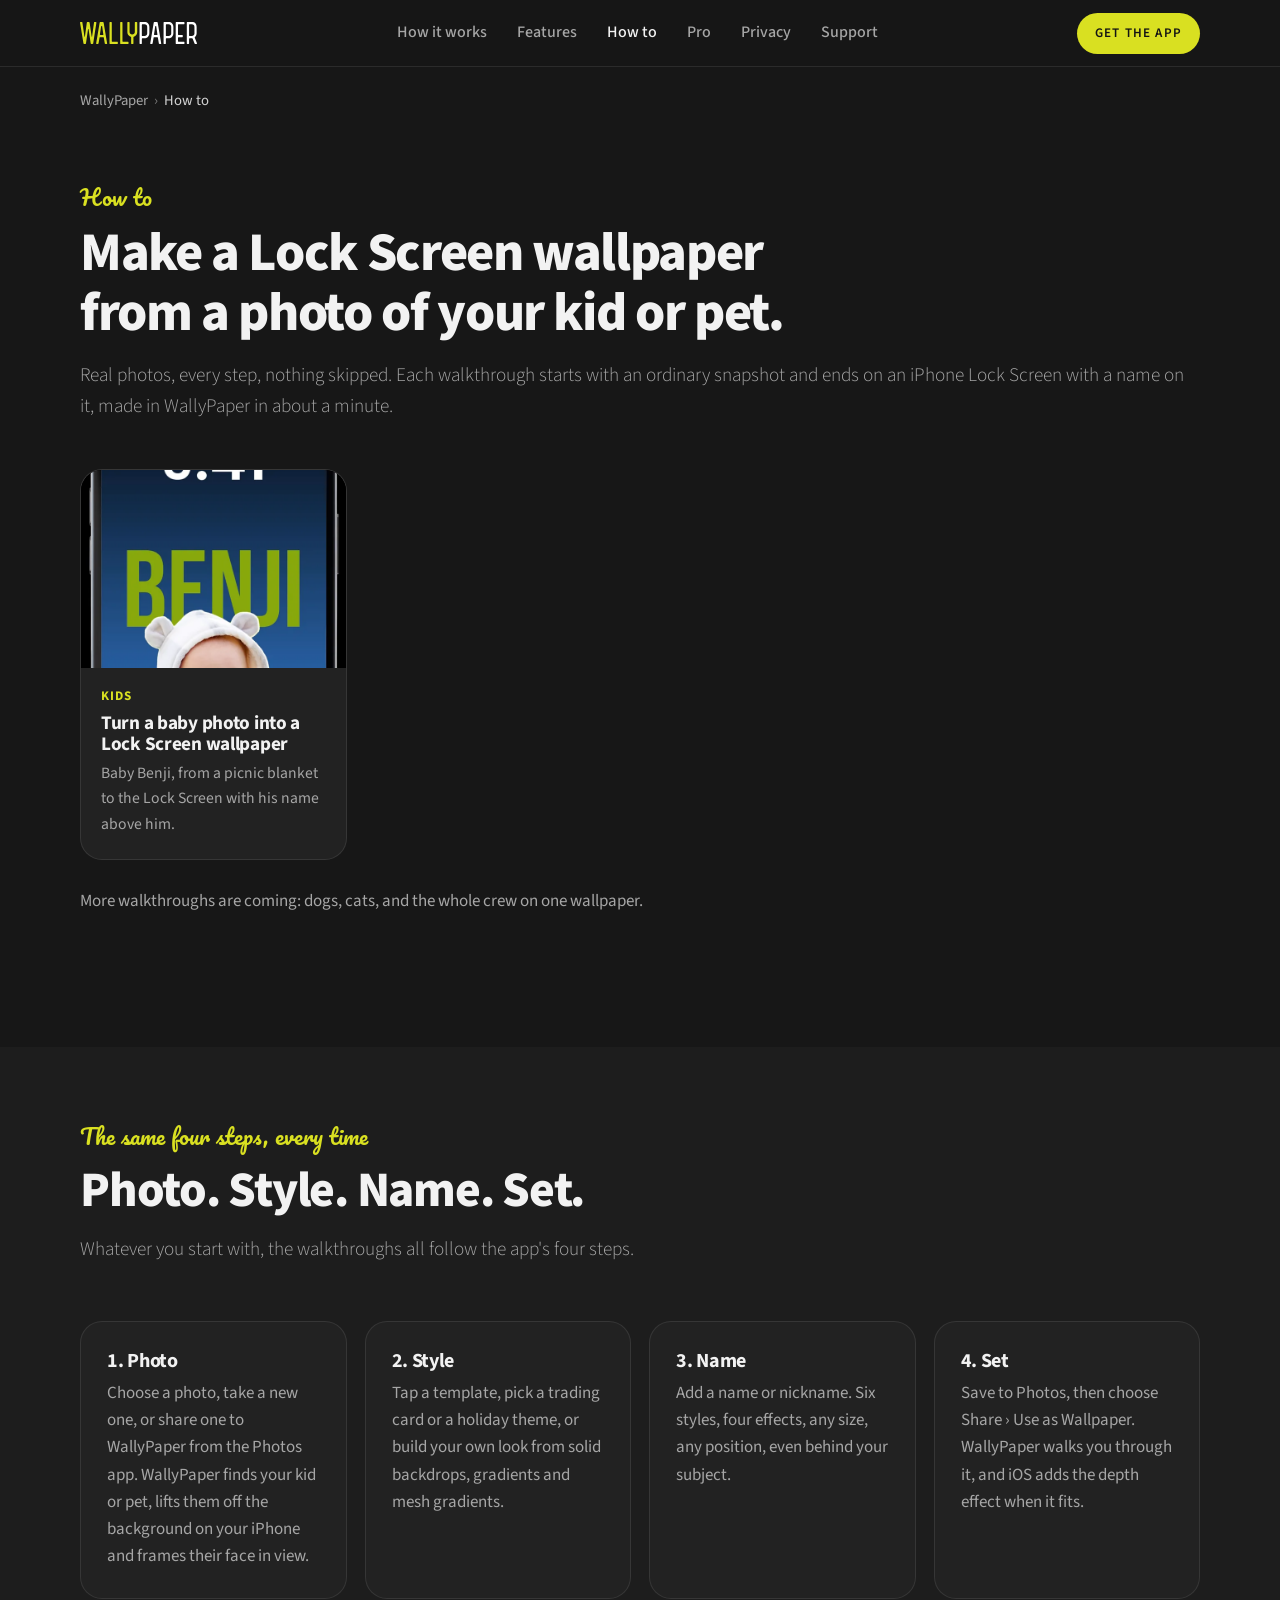
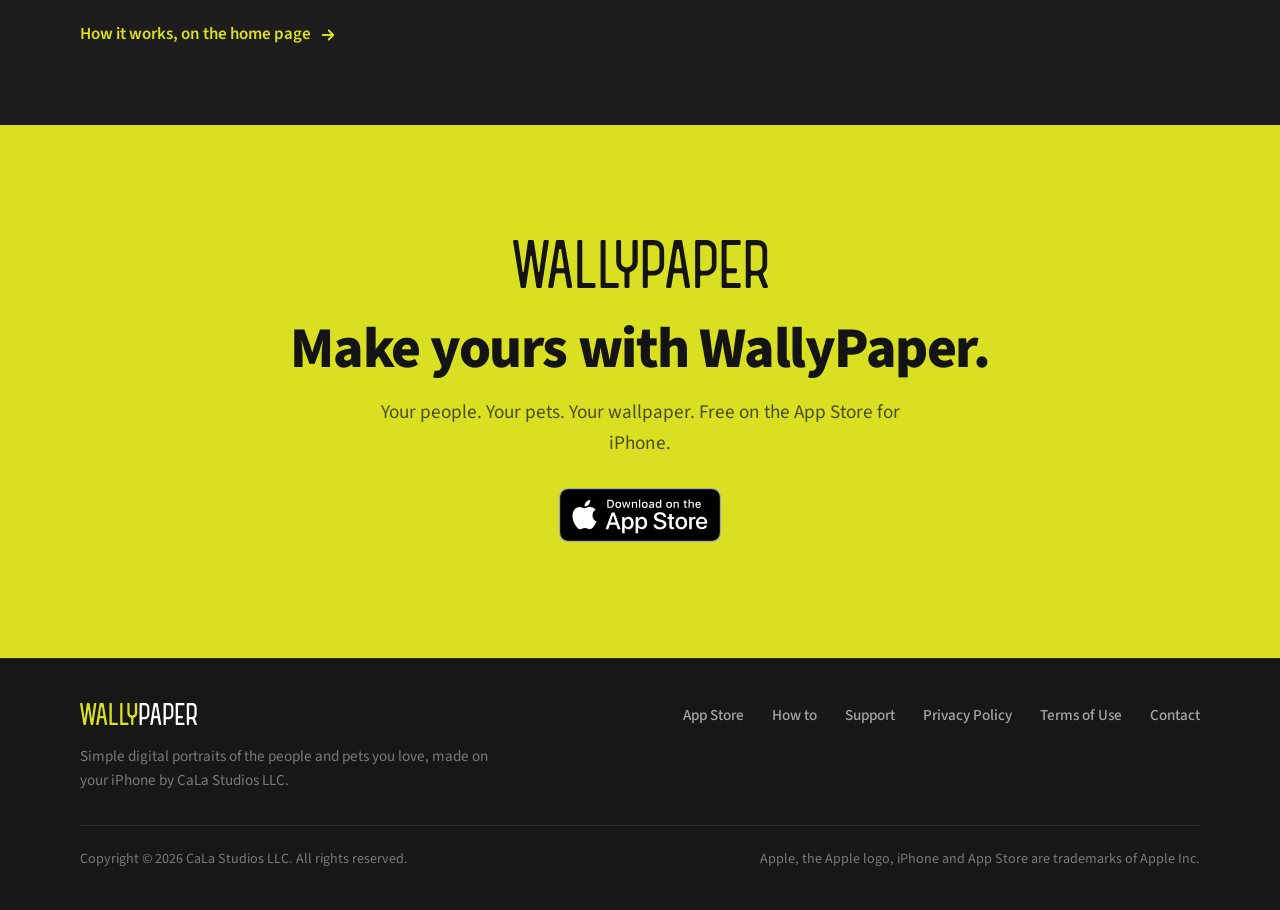
==== how-to/index.html @ bae4879b "How-to walkthrough pages for search traffic; landing page updated to 1.0.2 New /how-to/ hub and /how" ====
<!DOCTYPE html>
<html lang="en">
<head>
  <meta charset="utf-8">
  <meta name="viewport" content="width=device-width, initial-scale=1, viewport-fit=cover">
  <title>How to Make a Lock Screen Wallpaper from a Photo of Your Kid or Pet</title>
  <meta name="description" content="Step-by-step walkthroughs, with real photos, of turning a snapshot of your kid or pet into a personalized iPhone Lock Screen wallpaper with their name. Made with WallyPaper, entirely on the iPhone.">
  <link rel="canonical" href="https://wallypaper.app/how-to/">
  <meta name="robots" content="max-image-preview:large">
  <meta name="theme-color" content="#171717">
  <meta name="apple-itunes-app" content="app-id=6805213479">

  <meta property="og:type" content="website">
  <meta property="og:site_name" content="WallyPaper">
  <meta property="og:title" content="How to make a Lock Screen wallpaper from a photo of your kid or pet">
  <meta property="og:description" content="Real photos, every step: from a snapshot to a personalized iPhone Lock Screen wallpaper with their name on it.">
  <meta property="og:url" content="https://wallypaper.app/how-to/">
  <meta property="og:image" content="https://wallypaper.app/assets/img/how-to/baby/og-baby-lock-screen-wallpaper.jpg">
  <meta property="og:image:width" content="1200">
  <meta property="og:image:height" content="630">
  <meta name="twitter:card" content="summary_large_image">
  <meta name="twitter:title" content="How to make a Lock Screen wallpaper from a photo of your kid or pet">
  <meta name="twitter:description" content="Real photos, every step: from a snapshot to a personalized iPhone Lock Screen wallpaper with their name on it.">
  <meta name="twitter:image" content="https://wallypaper.app/assets/img/how-to/baby/og-baby-lock-screen-wallpaper.jpg">

  <link rel="icon" href="/assets/img/icon-32.png" sizes="32x32" type="image/png">
  <link rel="icon" href="/assets/img/icon-16.png" sizes="16x16" type="image/png">
  <link rel="apple-touch-icon" href="/assets/img/icon-180.png">
  <link rel="manifest" href="/site.webmanifest">
  <link rel="preload" href="/assets/fonts/source-sans-3.woff2" as="font" type="font/woff2" crossorigin>
  <link rel="preload" href="/assets/fonts/pacifico.woff2" as="font" type="font/woff2" crossorigin>
  <link rel="stylesheet" href="/assets/css/site.css">

  <script type="application/ld+json">
  {
    "@context": "https://schema.org",
    "@graph": [
      {
        "@type": "BreadcrumbList",
        "itemListElement": [
          { "@type": "ListItem", "position": 1, "name": "WallyPaper", "item": "https://wallypaper.app/" },
          { "@type": "ListItem", "position": 2, "name": "How to", "item": "https://wallypaper.app/how-to/" }
        ]
      },
      {
        "@type": "CollectionPage",
        "name": "How to make a Lock Screen wallpaper from a photo of your kid or pet",
        "description": "Step-by-step walkthroughs, with real photos, of turning a snapshot of your kid or pet into a personalized iPhone Lock Screen wallpaper with their name.",
        "url": "https://wallypaper.app/how-to/",
        "mainEntity": {
          "@type": "ItemList",
          "itemListElement": [
            {
              "@type": "ListItem",
              "position": 1,
              "name": "How to turn a baby photo into an iPhone Lock Screen wallpaper",
              "url": "https://wallypaper.app/how-to/baby-lock-screen-wallpaper"
            }
          ]
        }
      }
    ]
  }
  </script>
</head>
<body>
  <a class="skip-link" href="#main">Skip to content</a>

  <header class="site-header">
    <div class="container nav">
      <a class="nav-brand" href="/" aria-label="WallyPaper home"><span class="wordmark" role="img" aria-label="WallyPaper"></span></a>
      <ul class="nav-links" id="nav-links">
        <li><a href="/#how">How it works</a></li>
        <li><a href="/#features">Features</a></li>
        <li><a href="/how-to/" aria-current="page">How to</a></li>
        <li><a href="/#pro">Pro</a></li>
        <li><a href="/privacy">Privacy</a></li>
        <li><a href="/support">Support</a></li>
      </ul>
      <div class="nav-cta">
        <a class="btn btn-neon btn-sm" href="https://apps.apple.com/us/app/wallypaper-custom-wallpaper/id6805213479">Get the app</a>
        <button class="nav-toggle" type="button" aria-controls="nav-links" aria-expanded="false" aria-label="Menu"><span></span></button>
      </div>
    </div>
  </header>

  <main id="main">
    <div class="container">
      <nav class="breadcrumbs" aria-label="Breadcrumb">
        <ol>
          <li><a href="/">WallyPaper</a></li>
          <li aria-current="page">How to</li>
        </ol>
      </nav>

      <header class="doc-hero">
        <span class="eyebrow">How to</span>
        <h1>Make a Lock Screen wallpaper from a photo of your kid or pet.</h1>
        <p class="lede">Real photos, every step, nothing skipped. Each walkthrough starts with an ordinary snapshot and ends on an iPhone Lock Screen with a name on it, made in WallyPaper in about a minute.</p>
      </header>

      <!-- ============ Walkthroughs ============ -->
      <section class="howto-list" aria-labelledby="walkthroughs">
        <h2 id="walkthroughs" class="visually-hidden">Walkthroughs</h2>
        <ul class="howto-grid">
          <li>
            <a class="howto-card" href="/how-to/baby-lock-screen-wallpaper">
              <figure>
                <img src="/assets/img/how-to/baby/baby-lock-screen-wallpaper-benji-640.webp"
                     alt="Baby Benji's finished Lock Screen wallpaper: his name in green above him on a blue gradient"
                     width="640" height="1252" loading="lazy" decoding="async">
              </figure>
              <div class="howto-card-body">
                <span class="howto-card-tag">Kids</span>
                <h3>Turn a baby photo into a Lock Screen wallpaper</h3>
                <p>Baby Benji, from a picnic blanket to the Lock Screen with his name above him.</p>
              </div>
            </a>
          </li>
        </ul>
        <p class="howto-note">More walkthroughs are coming: dogs, cats, and the whole crew on one wallpaper.</p>
      </section>
    </div>

    <!-- ============ The four steps ============ -->
    <section class="section section--alt section--tight" id="steps">
      <div class="container">
        <div class="section-head">
          <span class="eyebrow">The same four steps, every time</span>
          <h2 class="title">Photo. Style. Name. Set.</h2>
          <p class="lede">Whatever you start with, the walkthroughs all follow the app's four steps.</p>
        </div>
        <div class="pillars pillars--4">
          <div class="pillar reveal">
            <h3>1. Photo</h3>
            <p>Choose a photo, take a new one, or share one to WallyPaper from the Photos app. WallyPaper finds your kid or pet, lifts them off the background on your iPhone and frames their face in view.</p>
          </div>
          <div class="pillar reveal">
            <h3>2. Style</h3>
            <p>Tap a template, pick a trading card or a holiday theme, or build your own look from solid backdrops, gradients and mesh gradients.</p>
          </div>
          <div class="pillar reveal">
            <h3>3. Name</h3>
            <p>Add a name or nickname. Six styles, four effects, any size, any position, even behind your subject.</p>
          </div>
          <div class="pillar reveal">
            <h3>4. Set</h3>
            <p>Save to Photos, then choose Share › Use as Wallpaper. WallyPaper walks you through it, and iOS adds the depth effect when it fits.</p>
          </div>
        </div>
        <a class="link-arrow reveal" href="/#how">How it works, on the home page <svg viewBox="0 0 24 24" fill="none" stroke="currentColor" stroke-width="2.5" stroke-linecap="round" stroke-linejoin="round" aria-hidden="true"><path d="M5 12h14M13 6l6 6-6 6"/></svg></a>
      </div>
    </section>

    <!-- ============ CTA ============ -->
    <section class="section cta" id="download">
      <div class="container">
        <span class="wordmark wordmark--lg wordmark--ink" role="img" aria-label="WallyPaper"></span>
        <h2 class="title">Make yours with WallyPaper.</h2>
        <p class="lede">Your people. Your pets. Your wallpaper. Free on the App Store for iPhone.</p>
        <div class="cta-actions">
          <a class="badge-link" href="https://apps.apple.com/us/app/wallypaper-custom-wallpaper/id6805213479">
            <img src="/assets/img/app-store-badge.svg" alt="Download on the App Store" width="162" height="54">
          </a>
        </div>
      </div>
    </section>
  </main>

  <footer class="site-footer">
    <div class="container">
      <div class="footer-grid">
        <div class="footer-brand">
          <span class="wordmark" role="img" aria-label="WallyPaper"></span>
          <p>Simple digital portraits of the people and pets you love, made on your iPhone by CaLa Studios LLC.</p>
        </div>
        <ul class="footer-links">
          <li><a href="https://apps.apple.com/us/app/wallypaper-custom-wallpaper/id6805213479">App Store</a></li>
          <li><a href="/how-to/">How to</a></li>
          <li><a href="/support">Support</a></li>
          <li><a href="/privacy">Privacy Policy</a></li>
          <li><a href="https://www.apple.com/legal/internet-services/itunes/dev/stdeula/">Terms of Use</a></li>
          <li><a href="mailto:support@calastudios.app">Contact</a></li>
        </ul>
      </div>
      <div class="footer-meta">
        <span>Copyright © <span data-year>2026</span> CaLa Studios LLC. All rights reserved.</span>
        <span>Apple, the Apple logo, iPhone and App Store are trademarks of Apple Inc.</span>
      </div>
    </div>
  </footer>

  <script src="/assets/js/site.js" defer></script>
</body>
</html>
---- assets/css/site.css ----
/* WallyPaper — wallypaper.app
   Brand: neon #D9E021 on charcoal #171717. Type: Source Sans 3 (body), Pacifico (script accents),
   Bebas Neue (display numerals). All fonts are self-hosted subsets; the site makes no third-party requests. */

@font-face {
  font-family: "Source Sans 3";
  src: url("../fonts/source-sans-3.woff2") format("woff2");
  font-weight: 200 900;
  font-style: normal;
  font-display: swap;
}
@font-face {
  font-family: "Pacifico";
  src: url("../fonts/pacifico.woff2") format("woff2");
  font-weight: 400;
  font-style: normal;
  font-display: swap;
}
@font-face {
  font-family: "Bebas Neue";
  src: url("../fonts/bebas-neue.woff2") format("woff2");
  font-weight: 400;
  font-style: normal;
  font-display: swap;
}

:root {
  color-scheme: dark;
  --bg: #171717;
  --bg-2: #1d1d1d;
  --surface: #222222;
  --surface-2: #2a2a2a;
  --line: rgba(255, 255, 255, 0.09);
  --line-strong: rgba(255, 255, 255, 0.16);
  --text: #f2f2f2;
  --text-soft: rgba(242, 242, 242, 0.86);
  --muted: #a6a6a6;
  --dim: #7a7a7a;
  --neon: #d9e021;
  --neon-ink: #141414;
  --neon-ink-soft: rgba(20, 20, 20, 0.72);
  --neon-soft: rgba(217, 224, 33, 0.12);
  --font: "Source Sans 3", ui-sans-serif, system-ui, -apple-system, "Helvetica Neue", Arial, sans-serif;
  --script: "Pacifico", "Brush Script MT", "Snell Roundhand", cursive;
  --display: "Bebas Neue", "Source Sans 3", Impact, "Arial Narrow", sans-serif;
  --radius: 22px;
  --radius-sm: 14px;
  --container: 1120px;
  --gutter: clamp(20px, 4vw, 40px);
  --section: clamp(64px, 9vw, 120px);
}

/* ---------- Reset & base ---------- */
*, *::before, *::after { box-sizing: border-box; }
html { -webkit-text-size-adjust: 100%; scroll-behavior: smooth; }
@media (prefers-reduced-motion: reduce) { html { scroll-behavior: auto; } }
body {
  margin: 0;
  background: var(--bg);
  color: var(--text);
  font-family: var(--font);
  font-size: 1.0625rem;
  line-height: 1.6;
  font-weight: 400;
  -webkit-font-smoothing: antialiased;
  text-rendering: optimizeLegibility;
  overflow-x: clip;
}
img, svg, video { max-width: 100%; height: auto; display: block; }
a { color: inherit; text-decoration: none; }
a:hover { text-decoration: none; }
p { margin: 0 0 1em; }
h1, h2, h3, h4 { margin: 0; line-height: 1.1; font-weight: 700; letter-spacing: -0.015em; text-wrap: balance; }
ul, ol { margin: 0; padding: 0; }
.steps-grid, .solids, .gradients, .themes, .shots, .plans, .pro-unlocks, .name-colors, .hero-meta, .nav-links, .footer-links, .doc-toc, .howto-steps, .howto-grid, .breadcrumbs ol { list-style: none; margin: 0; padding: 0; }
button { font: inherit; color: inherit; background: none; border: 0; cursor: pointer; }
:focus-visible { outline: 3px solid var(--neon); outline-offset: 3px; border-radius: 6px; }
::selection { background: var(--neon); color: var(--neon-ink); }

.container { width: min(100% - 2 * var(--gutter), var(--container)); margin-inline: auto; }
.skip-link {
  position: absolute; left: 16px; top: -60px; z-index: 100;
  background: var(--neon); color: var(--neon-ink); padding: 10px 16px; border-radius: 999px; font-weight: 600;
}
.skip-link:focus { top: 16px; }
.visually-hidden { position: absolute !important; width: 1px; height: 1px; overflow: hidden; clip: rect(0 0 0 0); white-space: nowrap; }

/* ---------- Wordmark ---------- */
.wordmark {
  display: inline-block;
  aspect-ratio: 938.81 / 176.45;
  height: 22px;
  background: linear-gradient(90deg, var(--neon) 0 49.9%, #fff 49.9%);
  -webkit-mask: url("../img/wordmark.svg") no-repeat center / contain;
  mask: url("../img/wordmark.svg") no-repeat center / contain;
}
.wordmark--lg { height: clamp(34px, 5vw, 48px); }
.wordmark--ink { background: linear-gradient(90deg, var(--neon-ink) 0 49.9%, var(--neon-ink) 49.9%); }

/* ---------- Header ---------- */
.site-header {
  position: sticky; top: 0; z-index: 50;
  background: rgba(23, 23, 23, 0.8);
  -webkit-backdrop-filter: saturate(140%) blur(14px);
  backdrop-filter: saturate(140%) blur(14px);
  border-bottom: 1px solid var(--line);
}
.nav { display: flex; align-items: center; justify-content: space-between; gap: 24px; height: 66px; }
.nav-brand { display: inline-flex; align-items: center; gap: 10px; padding: 8px 0; }
.nav-links { display: flex; align-items: center; gap: 30px; list-style: none; }
.nav-links a { color: var(--muted); font-weight: 500; font-size: 1rem; transition: color 0.15s ease; }
.nav-links a:hover, .nav-links a[aria-current="page"] { color: var(--text); }
.nav-cta { display: inline-flex; align-items: center; gap: 8px; }
.nav-toggle { display: none; width: 44px; height: 44px; border-radius: 12px; align-items: center; justify-content: center; }
.nav-toggle span { display: block; width: 22px; height: 2px; background: var(--text); border-radius: 2px; position: relative; }
.nav-toggle span::before, .nav-toggle span::after { content: ""; position: absolute; left: 0; width: 22px; height: 2px; background: var(--text); border-radius: 2px; transition: transform 0.2s ease, top 0.2s ease; }
.nav-toggle span::before { top: -7px; }
.nav-toggle span::after { top: 7px; }
.nav-open .nav-toggle span { background: transparent; }
.nav-open .nav-toggle span::before { top: 0; transform: rotate(45deg); }
.nav-open .nav-toggle span::after { top: 0; transform: rotate(-45deg); }

/* ---------- Buttons ---------- */
.btn {
  display: inline-flex; align-items: center; justify-content: center; gap: 12px;
  padding: 14px 24px; border-radius: 999px;
  font-weight: 600; font-size: 0.95rem; letter-spacing: 0.09em; text-transform: uppercase;
  transition: transform 0.15s ease, background-color 0.15s ease, color 0.15s ease, box-shadow 0.15s ease;
  white-space: nowrap;
}
.btn:active { transform: translateY(1px); }
.btn-neon { background: var(--neon); color: var(--neon-ink); }
.btn-neon:hover { background: #e6ec3a; box-shadow: 0 8px 30px rgba(217, 224, 33, 0.25); }
.btn-ghost { background: transparent; color: var(--text); border: 1px solid var(--line-strong); }
.btn-ghost:hover { border-color: rgba(255, 255, 255, 0.35); background: rgba(255, 255, 255, 0.04); }
.btn-ink { background: var(--neon-ink); color: #fff; }
.btn-ink:hover { background: #000; }
.btn-sm { padding: 10px 18px; font-size: 0.82rem; }
.btn .divider { width: 1px; height: 20px; background: currentColor; opacity: 0.35; }
.btn svg { width: 18px; height: 18px; flex: none; }

.badge-link { display: inline-block; line-height: 0; border-radius: 8px; transition: transform 0.15s ease, opacity 0.15s ease; }
.badge-link img { height: 54px; width: auto; }
.badge-link:hover { transform: translateY(-1px); opacity: 0.94; }

/* ---------- Section scaffolding ---------- */
.section { padding-block: var(--section); position: relative; }
.section--tight { padding-block: clamp(48px, 6vw, 80px); }
.section--alt { background: var(--bg-2); }
.section-head { max-width: 42rem; margin-bottom: clamp(32px, 5vw, 56px); }
.section-head--center { margin-inline: auto; text-align: center; }
.eyebrow {
  display: inline-block; font-family: var(--script); color: var(--neon); font-size: 1.35rem; line-height: 1.2;
  margin-bottom: 14px; letter-spacing: 0;
}
.eyebrow--ink { color: var(--neon-ink); }
h2.title { font-size: clamp(2rem, 4.2vw, 3.1rem); font-weight: 800; letter-spacing: -0.025em; }
.lede { font-size: clamp(1.1rem, 1.5vw, 1.3rem); color: var(--muted); font-weight: 300; margin-top: 16px; }
.lede strong { color: var(--text); font-weight: 600; }

/* ---------- Hero ---------- */
.hero { position: relative; overflow: hidden; padding-block: clamp(48px, 7vw, 104px) clamp(48px, 7vw, 96px); isolation: isolate; }
.hero-bg { position: absolute; inset: 0; z-index: -2; pointer-events: none; }
.hero-bg .doodles {
  position: absolute; inset: -5% -5% -5% -5%;
  background: url("../img/doodles.svg") center / cover no-repeat;
  opacity: 0.72;
  -webkit-mask-image: linear-gradient(180deg, #000 55%, transparent 100%);
  mask-image: linear-gradient(180deg, #000 55%, transparent 100%);
}
.hero-bg .glow {
  position: absolute; right: -10%; top: -10%; width: 60vw; height: 60vw; max-width: 900px; max-height: 900px;
  background: radial-gradient(circle at center, rgba(217, 224, 33, 0.22), rgba(217, 224, 33, 0) 60%);
  filter: blur(10px);
}
.hero-grid { display: grid; grid-template-columns: minmax(0, 1.05fr) minmax(0, 0.95fr); gap: clamp(32px, 6vw, 72px); align-items: center; }
.hero-copy .eyebrow { font-size: clamp(1.4rem, 2.2vw, 1.75rem); margin-bottom: 18px; }
.hero h1 { font-size: clamp(2.7rem, 6.4vw, 5.2rem); font-weight: 800; line-height: 1; letter-spacing: -0.03em; }
.hero h1 .accent { color: var(--neon); }
.hero-sub { margin-top: 24px; font-size: clamp(1.15rem, 1.7vw, 1.4rem); line-height: 1.5; color: var(--text-soft); font-weight: 300; max-width: 34rem; }
.hero-cta { display: flex; align-items: center; gap: 22px; flex-wrap: wrap; margin-top: 34px; }
.hero-meta { display: flex; flex-wrap: wrap; gap: 8px 18px; margin-top: 22px; color: var(--dim); font-size: 0.95rem; list-style: none; }
.hero-meta li { display: inline-flex; align-items: center; gap: 8px; }
.hero-meta svg { width: 16px; height: 16px; color: var(--neon); }

.hero-visual { position: relative; aspect-ratio: 1 / 1.02; max-width: 520px; margin-inline: auto; width: 100%; }
.phone { position: absolute; width: 50%; filter: drop-shadow(0 30px 50px rgba(0, 0, 0, 0.55)); border-radius: 26px; }
.phone img { width: 100%; border-radius: inherit; }
.phone--a { left: 2%; top: 2%; transform: rotate(-7deg); z-index: 1; }
.phone--b { right: 3%; top: 12%; transform: rotate(6deg); z-index: 2; }
.chip {
  position: absolute; z-index: 3; display: inline-flex; align-items: center; gap: 10px;
  padding: 10px 14px 10px 12px; border-radius: 999px;
  background: rgba(30, 30, 30, 0.86); border: 1px solid var(--line-strong);
  -webkit-backdrop-filter: blur(10px); backdrop-filter: blur(10px);
  color: var(--text); font-size: 0.92rem; font-weight: 600; white-space: nowrap;
  box-shadow: 0 12px 30px rgba(0, 0, 0, 0.45);
}
.chip .dot { width: 26px; height: 26px; border-radius: 50%; background: var(--neon); color: var(--neon-ink); display: inline-grid; place-items: center; }
.chip .dot svg { width: 14px; height: 14px; }
.chip--tl { left: -5%; top: 6%; }
.chip--br { right: -2%; bottom: -4%; }
.chip--neon { background: var(--neon); color: var(--neon-ink); border-color: transparent; }
.chip--neon .dot { background: var(--neon-ink); color: var(--neon); }

/* ---------- Steps band ---------- */
.steps { background: var(--neon); color: var(--neon-ink); position: relative; overflow: hidden; }
.steps .title { color: var(--neon-ink); }
.steps .lede { color: var(--neon-ink-soft); font-weight: 400; }
.steps .link-arrow { color: var(--neon-ink); }
.steps-grid { display: grid; grid-template-columns: repeat(4, minmax(0, 1fr)); gap: 24px; margin-top: clamp(28px, 4vw, 48px) !important; }
.step { position: relative; padding: 26px 22px 26px; border-radius: var(--radius); background: rgba(20, 20, 20, 0.06); border: 1px solid rgba(20, 20, 20, 0.12); }
.step-num { font-family: var(--display); font-size: 3.4rem; line-height: 0.85; color: var(--neon-ink); opacity: 0.9; }
.step-head { display: flex; align-items: flex-end; justify-content: space-between; gap: 12px; margin-bottom: 14px; }
.step-icon { width: 44px; height: 44px; border-radius: 14px; background: var(--neon-ink); color: var(--neon); display: grid; place-items: center; flex: none; }
.step-icon svg { width: 22px; height: 22px; }
.step h3 { font-size: 1.35rem; font-weight: 800; letter-spacing: -0.01em; margin-bottom: 6px; }
.step p { margin: 0; color: var(--neon-ink-soft); font-size: 1rem; line-height: 1.5; }

/* ---------- Bento cards ---------- */
.bento { display: grid; grid-template-columns: repeat(6, minmax(0, 1fr)); gap: 18px; }
.card {
  background: var(--surface); border: 1px solid var(--line); border-radius: var(--radius);
  padding: clamp(22px, 3vw, 32px); position: relative; overflow: hidden; display: flex; flex-direction: column; min-width: 0;
}
.card h3 { font-size: clamp(1.3rem, 2vw, 1.6rem); font-weight: 700; margin-bottom: 10px; letter-spacing: -0.015em; }
.card p { color: var(--muted); margin: 0; font-size: 1.02rem; }
.card p + p { margin-top: 0.7em; }
.card .card-body { position: relative; z-index: 1; display: flex; flex-direction: column; flex: 1; }
.span-2 { grid-column: span 2; }
.span-3 { grid-column: span 3; }
.span-4 { grid-column: span 4; }
.span-6 { grid-column: span 6; }
.card--split { display: grid; grid-template-columns: minmax(0, 1fr) minmax(0, 0.9fr); gap: 24px; align-items: stretch; }
.card--split .card-body { align-self: center; }
.card-figure { margin: 0; border-radius: 18px; overflow: hidden; background: var(--neon); min-height: 240px; position: relative; }
.card-figure img { width: 100%; height: 100%; object-fit: cover; object-position: top center; position: absolute; inset: 0; }
.card-figure--tall { min-height: 320px; }
.card-figure--bottom { margin-top: 22px; }
.card--figure-bottom .card-figure { min-height: 220px; }
.card-figure img.card-figure__img--top { object-position: top center; }
.card .card-figure--crew { aspect-ratio: 860 / 690; min-height: 0; background: #171717; }
.card .card-figure--lock { aspect-ratio: 1320 / 1680; min-height: 0; background: #171717; }
.card .card-figure--widget { aspect-ratio: 820 / 1090; min-height: 0; background: #3f5a66; }
.card-figure--crew img, .card-figure--lock img, .card-figure--widget img { object-position: center; }
.card--split-rev { grid-template-columns: minmax(0, 0.9fr) minmax(0, 1fr); }
.card--split-rev .card-figure { order: -1; }

/* Trading-card finishes, drawn in CSS with the app's card palettes */
.card-fan { display: flex; justify-content: center; align-items: flex-end; gap: clamp(10px, 2vw, 22px); padding: 12px 0 4px; }
.mini-card-wrap { text-align: center; }
.mini-card { width: clamp(96px, 11vw, 124px); aspect-ratio: 2.5 / 3.5; border-radius: 6px; padding: 7px; display: flex; flex-direction: column; gap: 6px; box-shadow: 0 16px 30px rgba(0, 0, 0, 0.4); transform: rotate(var(--r, 0deg)); margin-inline: auto; }
.mini-card-scene { flex: 1; border-radius: 3px; border: 2px solid var(--pin); background: var(--scene); }
.mini-card-plate { display: block; text-align: center; font-family: var(--display); font-size: 1.05rem; letter-spacing: 0.05em; line-height: 1.5; border-radius: 3px; background: var(--plate); color: var(--ink); }
.mini-card-name { display: block; margin-top: 16px; color: var(--muted); font-size: 0.85rem; font-weight: 600; letter-spacing: 0.06em; text-transform: uppercase; }
.mini-card--classic { --pin: #26463E; --scene: linear-gradient(180deg, #C6D0BE, #536D63); --plate: #F7F4EB; --ink: #18382D; --r: -6deg; background: #F7F4EB; }
.mini-card--gold { --pin: #E6C575; --scene: linear-gradient(180deg, #4E8975, #0D3029); --plate: #201C14; --ink: #FFF1C3; --r: 0deg; background: linear-gradient(135deg, #FFF0B8, #B17B26 25%, #FFE5A1 45%, #8E5C19 65%, #FFF3C7 85%, #C89E48); }
.mini-card--throwback { --pin: #38382C; --scene: linear-gradient(180deg, #C72D20, #A81916); --plate: #81B8C1; --ink: #2A322A; --r: 6deg; background: #EBDCAB; border-radius: 2px; }

/* Emoji die-cut stickers */
.stickers { display: flex; flex-wrap: wrap; gap: 10px 14px; margin-top: auto; padding-top: 22px; }
.sticker {
  font-size: 2.6rem; line-height: 1; display: inline-block; padding: 4px;
  filter: drop-shadow(2px 0 0 #fff) drop-shadow(-2px 0 0 #fff) drop-shadow(0 2px 0 #fff) drop-shadow(0 -2px 0 #fff) drop-shadow(0 8px 10px rgba(0, 0, 0, 0.45));
  transform: rotate(var(--r, 0deg));
}

/* Gesture pills */
.pills { display: flex; flex-wrap: wrap; gap: 8px; margin-top: auto; padding-top: 22px; }
.pill { display: inline-flex; align-items: center; gap: 8px; padding: 7px 12px; border-radius: 999px; background: var(--surface-2); border: 1px solid var(--line); font-size: 0.92rem; font-weight: 600; color: var(--text-soft); }
.pill svg { width: 16px; height: 16px; color: var(--neon); }

/* ---------- Swatches ---------- */
.swatch-group { margin-top: 34px; }
.swatch-group + .swatch-group { margin-top: 40px; }
.swatch-head { display: flex; align-items: baseline; justify-content: space-between; gap: 16px; flex-wrap: wrap; margin-bottom: 14px; }
.swatch-head h3 { font-size: 1.2rem; font-weight: 700; }
.swatch-head p { margin: 0; color: var(--dim); font-size: 0.95rem; }
.solids { display: flex; flex-wrap: wrap; gap: 10px; }
.solid { width: 46px; height: 46px; border-radius: 50%; box-shadow: inset 0 0 0 1px rgba(255, 255, 255, 0.12); }
.gradients { display: grid; grid-template-columns: repeat(auto-fill, minmax(88px, 1fr)); gap: 12px; }
.grad { aspect-ratio: 9 / 14; border-radius: 16px; position: relative; overflow: hidden; background-clip: padding-box; }
.grad span { position: absolute; left: 10px; bottom: 9px; font-size: 0.8rem; font-weight: 700; color: #fff; text-shadow: 0 1px 6px rgba(0, 0, 0, 0.55); letter-spacing: 0.01em; }
.grad--light span { color: #1a1a1a; text-shadow: none; }
.themes { display: flex; flex-wrap: wrap; gap: 10px; }
.theme {
  display: inline-flex; align-items: center; gap: 9px; padding: 8px 14px 8px 10px; border-radius: 999px;
  font-weight: 700; font-size: 0.95rem; color: #fff; text-shadow: 0 1px 4px rgba(0, 0, 0, 0.45); box-shadow: inset 0 0 0 1px rgba(255, 255, 255, 0.12);
}
.theme .emoji { font-size: 1.25rem; line-height: 1; filter: drop-shadow(0 1px 2px rgba(0, 0, 0, 0.3)); }
.theme--light { color: #1a1a1a; text-shadow: none; }

/* Mesh gradients — nine-point approximations of the app's MeshPreset colors */
.mesh-cottoncandy { background: radial-gradient(at 0% 0%, #ffc3e0 0, transparent 60%), radial-gradient(at 50% 0%, #ffe5f1 0, transparent 55%), radial-gradient(at 100% 0%, #c8e7ff 0, transparent 60%), radial-gradient(at 0% 50%, #f7b7d6 0, transparent 55%), radial-gradient(at 100% 50%, #b5d8ff 0, transparent 55%), radial-gradient(at 0% 100%, #ffb3d9 0, transparent 60%), radial-gradient(at 50% 100%, #d9c6ff 0, transparent 55%), radial-gradient(at 100% 100%, #a9cfff 0, transparent 60%), #e9d5ff; }
.mesh-lagoon { background: radial-gradient(at 0% 0%, #0f4c5c 0, transparent 60%), radial-gradient(at 50% 0%, #1b7f8c 0, transparent 55%), radial-gradient(at 100% 0%, #2ec4b6 0, transparent 60%), radial-gradient(at 0% 50%, #0b3d46 0, transparent 55%), radial-gradient(at 100% 50%, #7fe0d8 0, transparent 55%), radial-gradient(at 0% 100%, #062a32 0, transparent 60%), radial-gradient(at 50% 100%, #0e6b75 0, transparent 55%), radial-gradient(at 100% 100%, #3fc1b0 0, transparent 60%), #159a9c; }
.mesh-dusk { background: radial-gradient(at 0% 0%, #2b1055 0, transparent 60%), radial-gradient(at 50% 0%, #4a1b6b 0, transparent 55%), radial-gradient(at 100% 0%, #7a2e7e 0, transparent 60%), radial-gradient(at 0% 50%, #1b0b3a 0, transparent 55%), radial-gradient(at 100% 50%, #e0665c 0, transparent 55%), radial-gradient(at 0% 100%, #120826 0, transparent 60%), radial-gradient(at 50% 100%, #8e3b6e 0, transparent 55%), radial-gradient(at 100% 100%, #f7a65a 0, transparent 60%), #6d3b8c; }
.mesh-meadow { background: radial-gradient(at 0% 0%, #d4f1be 0, transparent 60%), radial-gradient(at 50% 0%, #a8e063 0, transparent 55%), radial-gradient(at 100% 0%, #f9f871 0, transparent 60%), radial-gradient(at 0% 50%, #9bd770 0, transparent 55%), radial-gradient(at 100% 50%, #c6e377 0, transparent 55%), radial-gradient(at 0% 100%, #7cb342 0, transparent 60%), radial-gradient(at 50% 100%, #3e8e41 0, transparent 55%), radial-gradient(at 100% 100%, #b5e48c 0, transparent 60%), #56ab2f; }
.mesh-coral { background: radial-gradient(at 0% 0%, #ffd3b6 0, transparent 60%), radial-gradient(at 50% 0%, #ffaaa5 0, transparent 55%), radial-gradient(at 100% 0%, #ff8b94 0, transparent 60%), radial-gradient(at 0% 50%, #ffe4d6 0, transparent 55%), radial-gradient(at 100% 50%, #ff6f69 0, transparent 55%), radial-gradient(at 0% 100%, #fff1e6 0, transparent 60%), radial-gradient(at 50% 100%, #ffb399 0, transparent 55%), radial-gradient(at 100% 100%, #ff7b54 0, transparent 60%), #ff9f80; }
.mesh-linen { background: radial-gradient(at 0% 0%, #f7f1e8 0, transparent 60%), radial-gradient(at 50% 0%, #f3ece2 0, transparent 55%), radial-gradient(at 100% 0%, #eae8f1 0, transparent 60%), radial-gradient(at 0% 50%, #f1ebe1 0, transparent 55%), radial-gradient(at 100% 50%, #e4ecf3 0, transparent 55%), radial-gradient(at 0% 100%, #efe6d9 0, transparent 60%), radial-gradient(at 50% 100%, #f2ece3 0, transparent 55%), radial-gradient(at 100% 100%, #f8f3ea 0, transparent 60%), #f6f0e6; }

/* ---------- Names & fonts ---------- */
.names-grid { display: grid; grid-template-columns: repeat(3, minmax(0, 1fr)); gap: 14px; }
.name-tile {
  background: var(--surface); border: 1px solid var(--line); border-radius: 18px; padding: 26px 18px 18px; text-align: center; min-width: 0;
}
.name-tile .demo { font-size: clamp(1.9rem, 3vw, 2.5rem); line-height: 1.15; color: #fff; margin-bottom: 10px; white-space: nowrap; overflow: hidden; }
.name-tile .label { color: var(--dim); font-size: 0.9rem; font-weight: 600; letter-spacing: 0.08em; text-transform: uppercase; }
/* The app's six name styles, approximated: Modern is Bebas Neue and Cursive is Pacifico (both self-hosted here);
   the others fall back to the closest system faces (Inter, EB Garamond, Caveat and FreeMono in the app). */
.font-modern { font-family: var(--display); font-weight: 400; letter-spacing: 0.02em; font-size: clamp(2.4rem, 3.8vw, 3.2rem) !important; }
.font-classic { font-family: Inter, -apple-system, "SF Pro", "Helvetica Neue", Arial, sans-serif; font-weight: 700; }
.font-editorial { font-family: "EB Garamond", ui-serif, "New York", Georgia, "Times New Roman", serif; font-weight: 700; }
.font-handwritten { font-family: Caveat, "Bradley Hand", "Segoe Print", "Comic Sans MS", cursive; font-weight: 700; }
.font-cursive { font-family: var(--script); font-weight: 400; }
.font-mono { font-family: ui-monospace, "SF Mono", Menlo, Consolas, monospace; font-weight: 700; letter-spacing: -0.02em; }
.style-plain { color: #ffe082; }
.style-shadow { color: #fff; text-shadow: 0 4px 12px rgba(0, 0, 0, 0.75), 0 1px 2px rgba(0, 0, 0, 0.6); }
.style-outline { color: transparent; -webkit-text-stroke: 2px #a7c7e7; }
.style-pill { display: inline-block; padding: 0.05em 0.5em 0.1em; border-radius: 999px; background: #e57f84; color: #fff; }
.name-colors { display: flex; flex-wrap: wrap; gap: 10px; margin-top: 22px; align-items: center; }
.name-colors .solid { width: 30px; height: 30px; }
.name-colors .more { color: var(--dim); font-size: 0.95rem; margin-left: 4px; }
.names-note { margin-top: 26px; color: var(--muted); max-width: 46rem; }

/* ---------- Screenshot strip ---------- */
.shots {
  display: flex; gap: 18px; overflow-x: auto; scroll-snap-type: x mandatory; padding: 8px var(--gutter) 24px;
  margin-inline: calc(-1 * var(--gutter)); scrollbar-width: thin; scrollbar-color: rgba(255, 255, 255, 0.2) transparent;
  -webkit-overflow-scrolling: touch;
}
.shots::-webkit-scrollbar { height: 8px; }
.shots::-webkit-scrollbar-thumb { background: rgba(255, 255, 255, 0.18); border-radius: 999px; }
.shot { flex: 0 0 auto; width: min(72vw, 300px); scroll-snap-align: start; border-radius: 24px; overflow: hidden; border: 1px solid var(--line); background: var(--neon); box-shadow: 0 20px 40px rgba(0, 0, 0, 0.35); }
.shot img { width: 100%; height: auto; }
@media (min-width: 1200px) {
  .shots { justify-content: center; padding-inline: 0; margin-inline: 0; }
  .shot { width: calc((var(--container) - 5 * 18px) / 6); }
}

/* ---------- Pro plans ---------- */
.plans { display: grid; grid-template-columns: repeat(3, minmax(0, 1fr)); gap: 18px; align-items: stretch; }
.plan { background: var(--surface); border: 1px solid var(--line); border-radius: var(--radius); padding: 28px 26px; display: flex; flex-direction: column; gap: 8px; position: relative; min-width: 0; }
.plan--featured { border-color: var(--neon); box-shadow: 0 0 0 1px var(--neon), 0 20px 60px rgba(217, 224, 33, 0.12); }
.plan-flag { position: absolute; top: -13px; left: 24px; background: var(--neon); color: var(--neon-ink); font-size: 0.72rem; font-weight: 800; letter-spacing: 0.1em; text-transform: uppercase; padding: 5px 10px; border-radius: 999px; }
.plan h3 { font-size: 1.1rem; font-weight: 700; color: var(--muted); letter-spacing: 0.02em; text-transform: uppercase; }
.plan .price { font-size: clamp(2.2rem, 3.6vw, 2.9rem); font-weight: 800; letter-spacing: -0.03em; line-height: 1; margin-top: 4px; }
.plan .price small { font-size: 1rem; font-weight: 500; color: var(--muted); letter-spacing: 0; margin-left: 4px; }
.plan .per { color: var(--dim); font-size: 0.95rem; }
.plan .note { margin-top: auto; padding-top: 14px; color: var(--text-soft); font-size: 0.95rem; }
.plan .note strong { color: var(--neon); }
.pro-unlocks { margin-top: clamp(32px, 5vw, 48px); display: grid; grid-template-columns: repeat(2, minmax(0, 1fr)); gap: 12px 32px; list-style: none; max-width: 60rem; }
.pro-unlocks li { display: flex; gap: 12px; align-items: flex-start; color: var(--text-soft); }
.pro-unlocks svg { width: 20px; height: 20px; color: var(--neon); flex: none; margin-top: 4px; }
.fineprint { margin-top: clamp(28px, 4vw, 40px); color: var(--dim); font-size: 0.9rem; max-width: 62rem; line-height: 1.55; }
.fineprint a { color: var(--muted); text-decoration: underline; text-underline-offset: 3px; }
.fineprint a:hover { color: var(--text); }

/* ---------- Privacy pillars ---------- */
.pillars { display: grid; grid-template-columns: repeat(3, minmax(0, 1fr)); gap: 18px; }
.pillar { background: var(--surface); border: 1px solid var(--line); border-radius: var(--radius); padding: 28px 26px; min-width: 0; }
.pillar .icon { width: 48px; height: 48px; border-radius: 14px; background: var(--neon-soft); color: var(--neon); display: grid; place-items: center; margin-bottom: 18px; }
.pillar .icon svg { width: 24px; height: 24px; }
.pillar h3 { font-size: 1.25rem; margin-bottom: 8px; }
.pillar p { color: var(--muted); margin: 0; }
.link-arrow { display: inline-flex; align-items: center; gap: 8px; color: var(--neon); font-weight: 600; margin-top: 22px; }
.link-arrow svg { width: 18px; height: 18px; transition: transform 0.15s ease; }
.link-arrow:hover svg { transform: translateX(3px); }

/* ---------- CTA band ---------- */
.cta { background: var(--neon); color: var(--neon-ink); text-align: center; position: relative; overflow: hidden; }
.cta .title { color: var(--neon-ink); font-size: clamp(2.2rem, 5vw, 3.6rem); }
.cta .lede { color: var(--neon-ink-soft); font-weight: 400; max-width: 36rem; margin-inline: auto; }
.cta-actions { display: flex; align-items: center; justify-content: center; gap: 18px; flex-wrap: wrap; margin-top: 30px; }
.cta .wordmark { margin-bottom: 20px; }

/* ---------- Footer ---------- */
.site-footer { border-top: 1px solid var(--line); padding: 44px 0 40px; color: var(--muted); font-size: 0.95rem; }
.footer-grid { display: flex; justify-content: space-between; gap: 32px; flex-wrap: wrap; align-items: flex-start; }
.footer-brand p { margin: 12px 0 0; max-width: 26rem; color: var(--dim); }
.footer-links { display: flex; gap: 28px; flex-wrap: wrap; list-style: none; }
.footer-links a { color: var(--muted); font-weight: 500; }
.footer-links a:hover { color: var(--text); }
.footer-meta { margin-top: 32px; padding-top: 22px; border-top: 1px solid var(--line); display: flex; justify-content: space-between; gap: 16px; flex-wrap: wrap; color: var(--dim); font-size: 0.88rem; }
.footer-meta a { color: var(--muted); }
.footer-meta a:hover { color: var(--text); }

/* ---------- Document pages (privacy, terms, support) ---------- */
.doc-hero { padding: clamp(40px, 6vw, 72px) 0 clamp(16px, 3vw, 28px); }
.doc-hero h1 { font-size: clamp(2.2rem, 5vw, 3.4rem); font-weight: 800; letter-spacing: -0.025em; }
.doc-meta { margin-top: 16px; color: var(--muted); display: grid; gap: 4px; font-size: 1rem; }
.doc-meta strong { color: var(--text); font-weight: 600; }
.doc { max-width: 46rem; padding-bottom: var(--section); }
.doc h2 { font-size: 1.55rem; font-weight: 700; margin: 2.2em 0 0.6em; letter-spacing: -0.01em; }
.doc h3 { font-size: 1.15rem; font-weight: 700; margin: 1.6em 0 0.5em; }
.doc p, .doc li { color: var(--text-soft); }
.doc ul, .doc ol { padding-left: 1.3em; margin: 0 0 1em; }
.doc li { margin-bottom: 0.5em; }
.doc li::marker { color: var(--neon); }
.doc a { color: var(--neon); text-decoration: underline; text-decoration-color: rgba(217, 224, 33, 0.4); text-underline-offset: 3px; }
.doc a:hover { text-decoration-color: var(--neon); }
.doc strong { color: var(--text); font-weight: 600; }
.doc .summary { background: var(--surface); border: 1px solid var(--line); border-left: 4px solid var(--neon); border-radius: 16px; padding: 20px 24px; margin: 28px 0 8px; }
.doc .summary p:last-child { margin-bottom: 0; }
.doc table { width: 100%; border-collapse: collapse; margin: 12px 0 24px; font-size: 0.98rem; }
.doc th, .doc td { text-align: left; vertical-align: top; padding: 12px 14px; border-bottom: 1px solid var(--line); }
.doc th { color: var(--muted); font-weight: 600; font-size: 0.85rem; letter-spacing: 0.06em; text-transform: uppercase; }
.doc td { color: var(--text-soft); }
.doc .table-wrap { overflow-x: auto; }
.doc-toc { display: flex; flex-wrap: wrap; gap: 8px; margin: 22px 0 6px; list-style: none; padding: 0; }
.doc-toc a { display: inline-block; padding: 6px 12px; border-radius: 999px; background: var(--surface); border: 1px solid var(--line); color: var(--muted); font-size: 0.9rem; text-decoration: none; }
.doc-toc a:hover { color: var(--text); border-color: var(--line-strong); }

/* Support */
.support-grid { display: grid; grid-template-columns: minmax(0, 1.4fr) minmax(0, 1fr); gap: 24px; align-items: start; }
.contact-card { background: var(--surface); border: 1px solid var(--neon); border-radius: var(--radius); padding: 28px; position: sticky; top: 90px; }
.contact-card h2 { font-size: 1.4rem; margin-bottom: 8px; }
.contact-card p { color: var(--muted); }
.contact-card .email { font-size: 1.1rem; font-weight: 600; color: var(--text); word-break: break-all; }
.contact-card ul { color: var(--muted); font-size: 0.95rem; padding-left: 1.2em; margin-top: 12px; }
.contact-card li { margin-bottom: 4px; }
.faq { display: grid; gap: 10px; }
.faq details { background: var(--surface); border: 1px solid var(--line); border-radius: 16px; padding: 0; overflow: hidden; }
.faq details[open] { border-color: var(--line-strong); }
.faq summary { cursor: pointer; list-style: none; padding: 18px 54px 18px 22px; font-weight: 700; font-size: 1.08rem; position: relative; }
.faq summary::-webkit-details-marker { display: none; }
.faq summary::after { content: ""; position: absolute; right: 22px; top: 50%; width: 10px; height: 10px; border-right: 2px solid var(--neon); border-bottom: 2px solid var(--neon); transform: translateY(-70%) rotate(45deg); transition: transform 0.2s ease; }
.faq details[open] summary::after { transform: translateY(-30%) rotate(225deg); }
.faq .answer { padding: 0 22px 20px; color: var(--text-soft); }
.faq .answer p { margin: 0 0 0.8em; }
.faq .answer p:last-child { margin-bottom: 0; }
.faq .answer ol, .faq .answer ul { padding-left: 1.3em; margin: 0.4em 0 0.8em; }
.faq .answer li { margin-bottom: 0.35em; }
.faq .answer a { color: var(--neon); text-decoration: underline; text-underline-offset: 3px; }
.faq-group h2 { font-size: 1.4rem; margin: 36px 0 14px; }
.faq-group:first-child h2 { margin-top: 0; }

/* Embedded in Google Sites (iframe) — hide chrome, keep the document */
.embedded .site-header, .embedded .site-footer { display: none; }
.embedded .doc-hero { padding-top: 8px; }

/* 404 */
.notfound { min-height: 60vh; display: grid; place-items: center; text-align: center; padding-block: var(--section); }
.notfound .big { font-family: var(--display); font-size: clamp(6rem, 20vw, 12rem); line-height: 0.9; color: var(--neon); }

/* ---------- How-to pages ---------- */
.breadcrumbs { padding-top: 22px; font-size: 0.92rem; color: var(--dim); }
.breadcrumbs ol { display: flex; flex-wrap: wrap; gap: 6px; }
.breadcrumbs li + li::before { content: "\203A"; margin-right: 6px; color: var(--dim); }
.breadcrumbs a { color: var(--muted); }
.breadcrumbs a:hover { color: var(--text); }
.breadcrumbs [aria-current] { color: var(--text-soft); }

.howto-hero { display: grid; grid-template-columns: minmax(0, 1.15fr) minmax(0, 0.85fr); gap: clamp(28px, 5vw, 64px); align-items: center; padding: clamp(28px, 5vw, 56px) 0 clamp(40px, 6vw, 72px); }
.howto-hero h1 { font-size: clamp(2.1rem, 4.6vw, 3.4rem); font-weight: 800; letter-spacing: -0.025em; }
.howto-hero .lede { max-width: 34rem; }

.howto-figure { margin: 0; width: 100%; max-width: 340px; justify-self: center; }
.howto-figure img { display: block; width: 100%; height: auto; border-radius: 24px; border: 1px solid var(--line); background: #000; box-shadow: 0 20px 40px rgba(0, 0, 0, 0.35); }
.howto-figure figcaption { margin-top: 12px; color: var(--muted); font-size: 0.92rem; line-height: 1.45; text-align: center; }
.howto-figure--hero { max-width: 380px; }
.howto-figure--wide { max-width: 440px; }

.howto-steps { padding-bottom: var(--section); }
.howto-step { display: grid; grid-template-columns: minmax(0, 1fr) minmax(0, 1fr); gap: clamp(28px, 5vw, 64px); align-items: center; padding: clamp(36px, 5vw, 64px) 0; border-top: 1px solid var(--line); }
.howto-step:nth-child(even) .howto-figure { order: -1; }
.howto-copy { max-width: 34rem; }
.howto-num { display: block; font-family: var(--display); font-size: 3.6rem; line-height: 0.85; color: var(--neon); margin-bottom: 14px; }
.howto-copy h2 { font-size: clamp(1.6rem, 3vw, 2.3rem); font-weight: 800; letter-spacing: -0.02em; margin-bottom: 14px; }
.howto-copy p { color: var(--text-soft); margin: 0 0 0.9em; font-size: 1.06rem; }
.howto-copy p:last-child { margin-bottom: 0; }
.howto-copy strong { color: var(--text); font-weight: 600; }
.howto-copy a { color: var(--neon); text-decoration: underline; text-decoration-color: rgba(217, 224, 33, 0.4); text-underline-offset: 3px; }
.howto-copy a:hover { text-decoration-color: var(--neon); }
.howto-tip { border-left: 3px solid var(--neon); padding-left: 14px; color: var(--muted) !important; font-size: 0.98rem !important; }
.howto-note { color: var(--muted); margin-top: 28px; max-width: 46rem; }
.howto-note a { color: var(--neon); text-decoration: underline; text-decoration-color: rgba(217, 224, 33, 0.4); text-underline-offset: 3px; }

.howto-list { padding-bottom: var(--section); }
.howto-grid { display: grid; grid-template-columns: repeat(auto-fill, minmax(260px, 1fr)); gap: 18px; }
.howto-card { display: flex; flex-direction: column; height: 100%; background: var(--surface); border: 1px solid var(--line); border-radius: var(--radius); overflow: hidden; color: inherit; text-decoration: none; transition: transform 0.15s ease, border-color 0.15s ease; }
.howto-card:hover { transform: translateY(-2px); border-color: var(--line-strong); }
.howto-card figure { margin: 0; aspect-ratio: 4 / 3; background: #000; overflow: hidden; }
.howto-card img { width: 100%; height: 100%; object-fit: cover; object-position: center 38%; display: block; }
.howto-card-body { padding: 18px 20px 22px; display: flex; flex-direction: column; gap: 6px; }
.howto-card-tag { color: var(--neon); font-size: 0.82rem; font-weight: 700; letter-spacing: 0.08em; text-transform: uppercase; }
.howto-card h3 { font-size: 1.2rem; font-weight: 700; }
.howto-card p { color: var(--muted); margin: 0; font-size: 0.98rem; }
.pillars--4 { grid-template-columns: repeat(4, minmax(0, 1fr)); }

/* ---------- Reveal ---------- */
.reveal { opacity: 0; transform: translateY(14px); transition: opacity 0.45s ease, transform 0.45s ease; }
.reveal.is-visible { opacity: 1; transform: none; }
@media (prefers-reduced-motion: reduce) { .reveal { opacity: 1; transform: none; transition: none; } }

/* ---------- Responsive ---------- */
@media (max-width: 1024px) {
  .plans { grid-template-columns: repeat(3, minmax(0, 1fr)); }
}
@media (max-width: 900px) {
  .hero-grid { grid-template-columns: 1fr; }
  .hero-visual { max-width: 440px; margin-top: 8px; }
  .steps-grid { grid-template-columns: repeat(2, minmax(0, 1fr)); }
  .span-2, .span-3, .span-4 { grid-column: span 3; }
  .span-6 { grid-column: span 6; }
  .card--split, .card--split-rev { grid-template-columns: 1fr; }
  .card--split-rev .card-figure { order: 0; }
  .card-figure { min-height: 220px; }
  .names-grid { grid-template-columns: repeat(2, minmax(0, 1fr)); }
  .howto-hero { grid-template-columns: 1fr; }
  .howto-step { grid-template-columns: 1fr; }
  .howto-step:nth-child(even) .howto-figure { order: 0; }
  .plans { grid-template-columns: 1fr; max-width: 30rem; }
  .pillars { grid-template-columns: 1fr; }
  .pillars--4 { grid-template-columns: repeat(2, minmax(0, 1fr)); }
  .pro-unlocks { grid-template-columns: 1fr; }
  .support-grid { grid-template-columns: 1fr; }
  .contact-card { position: static; }
}
@media (max-width: 800px) {
  .nav-links {
    display: none; position: absolute; left: 0; right: 0; top: 66px; flex-direction: column; align-items: stretch; gap: 0;
    background: rgba(23, 23, 23, 0.97); border-bottom: 1px solid var(--line); padding: 8px 0 12px;
  }
  .nav-links li a { display: block; padding: 12px var(--gutter); font-size: 1.05rem; }
  .nav-open .nav-links { display: flex; }
  .nav-toggle { display: inline-flex; }
  .nav-cta .btn { display: none; }
  .nav-cta .badge-link img { height: 36px; }
}
@media (max-width: 640px) {
  body { font-size: 1rem; }
  .steps-grid { grid-template-columns: 1fr; }
  .span-2, .span-3, .span-4 { grid-column: span 6; }
  .bento { gap: 14px; }
  .names-grid { gap: 10px; }
  .name-tile { padding: 20px 12px 14px; }
  .name-tile .demo { font-size: 1.7rem; }
  .font-modern { font-size: 2.2rem !important; }
  .howto-figure, .howto-figure--hero, .howto-figure--wide { max-width: 100%; }
  .pillars--4 { grid-template-columns: 1fr; }
  .solid { width: 38px; height: 38px; }
  .gradients { grid-template-columns: repeat(auto-fill, minmax(72px, 1fr)); gap: 8px; }
  .hero-cta { gap: 16px; }
  .badge-link img { height: 48px; }
  .chip { font-size: 0.82rem; padding: 8px 12px 8px 10px; }
  .chip--tl { left: 0; top: -3%; }
  .chip--br { right: 0; bottom: -3%; }
  .footer-links { gap: 18px; }
}
@media (max-width: 400px) {
}
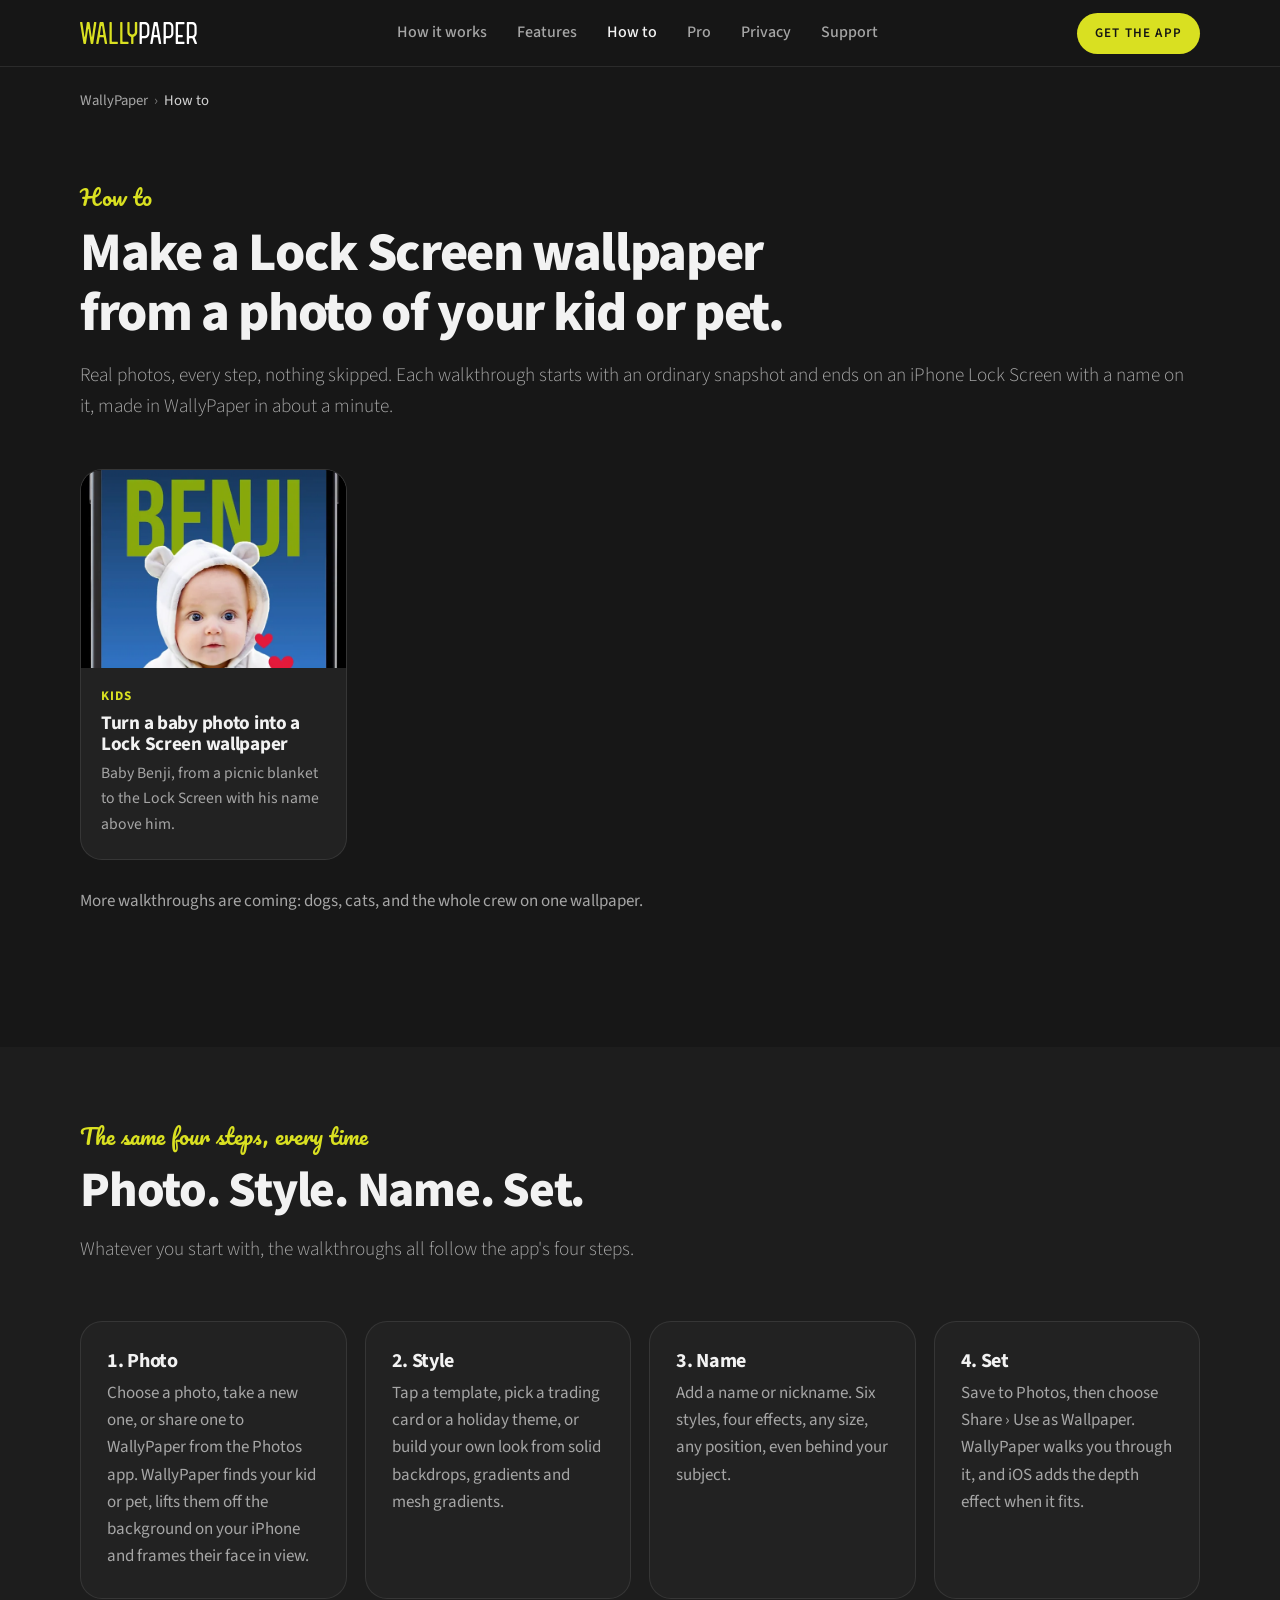
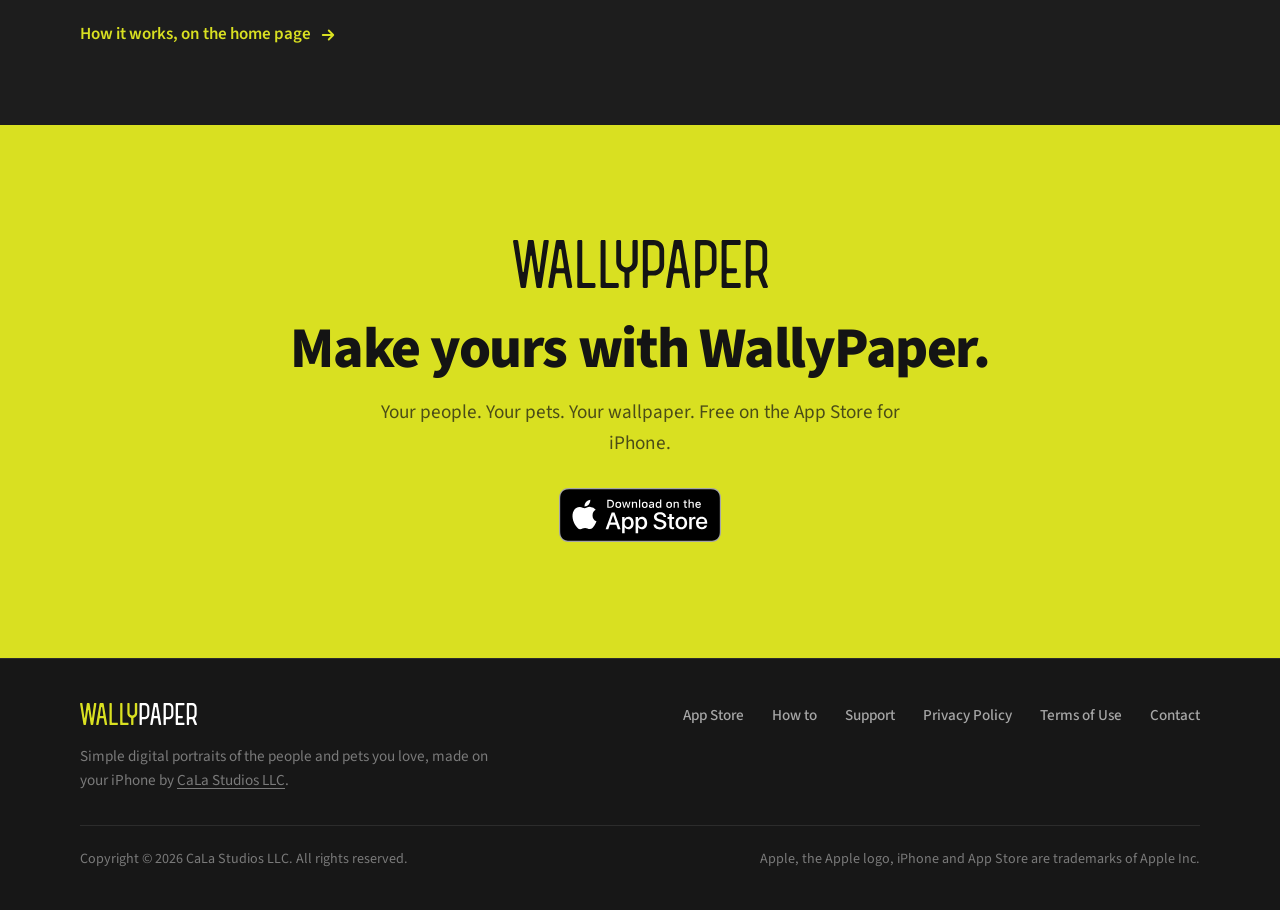
==== commit bc308fca: "Link "CaLa Studios LLC" in the footer to calastudios.app The studio now has its own site listing all" ====
--- a/how-to/index.html
+++ b/how-to/index.html
@@ -172,7 +172,7 @@
       <div class="footer-grid">
         <div class="footer-brand">
           <span class="wordmark" role="img" aria-label="WallyPaper"></span>
-          <p>Simple digital portraits of the people and pets you love, made on your iPhone by CaLa Studios LLC.</p>
+          <p>Simple digital portraits of the people and pets you love, made on your iPhone by <a href="https://calastudios.app/">CaLa Studios LLC</a>.</p>
         </div>
         <ul class="footer-links">
           <li><a href="https://apps.apple.com/us/app/wallypaper-custom-wallpaper/id6805213479">App Store</a></li>
--- a/assets/css/site.css
+++ b/assets/css/site.css
@@ -377,6 +377,8 @@
 .site-footer { border-top: 1px solid var(--line); padding: 44px 0 40px; color: var(--muted); font-size: 0.95rem; }
 .footer-grid { display: flex; justify-content: space-between; gap: 32px; flex-wrap: wrap; align-items: flex-start; }
 .footer-brand p { margin: 12px 0 0; max-width: 26rem; color: var(--dim); }
+.footer-brand p a { text-decoration: underline; text-underline-offset: 3px; }
+.footer-brand p a:hover { color: var(--text); }
 .footer-links { display: flex; gap: 28px; flex-wrap: wrap; list-style: none; }
 .footer-links a { color: var(--muted); font-weight: 500; }
 .footer-links a:hover { color: var(--text); }
@@ -480,7 +482,7 @@
 .howto-card { display: flex; flex-direction: column; height: 100%; background: var(--surface); border: 1px solid var(--line); border-radius: var(--radius); overflow: hidden; color: inherit; text-decoration: none; transition: transform 0.15s ease, border-color 0.15s ease; }
 .howto-card:hover { transform: translateY(-2px); border-color: var(--line-strong); }
 .howto-card figure { margin: 0; aspect-ratio: 4 / 3; background: #000; overflow: hidden; }
-.howto-card img { width: 100%; height: 100%; object-fit: cover; object-position: center 38%; display: block; }
+.howto-card img { width: 100%; height: 100%; object-fit: cover; object-position: center 60%; display: block; }
 .howto-card-body { padding: 18px 20px 22px; display: flex; flex-direction: column; gap: 6px; }
 .howto-card-tag { color: var(--neon); font-size: 0.82rem; font-weight: 700; letter-spacing: 0.08em; text-transform: uppercase; }
 .howto-card h3 { font-size: 1.2rem; font-weight: 700; }
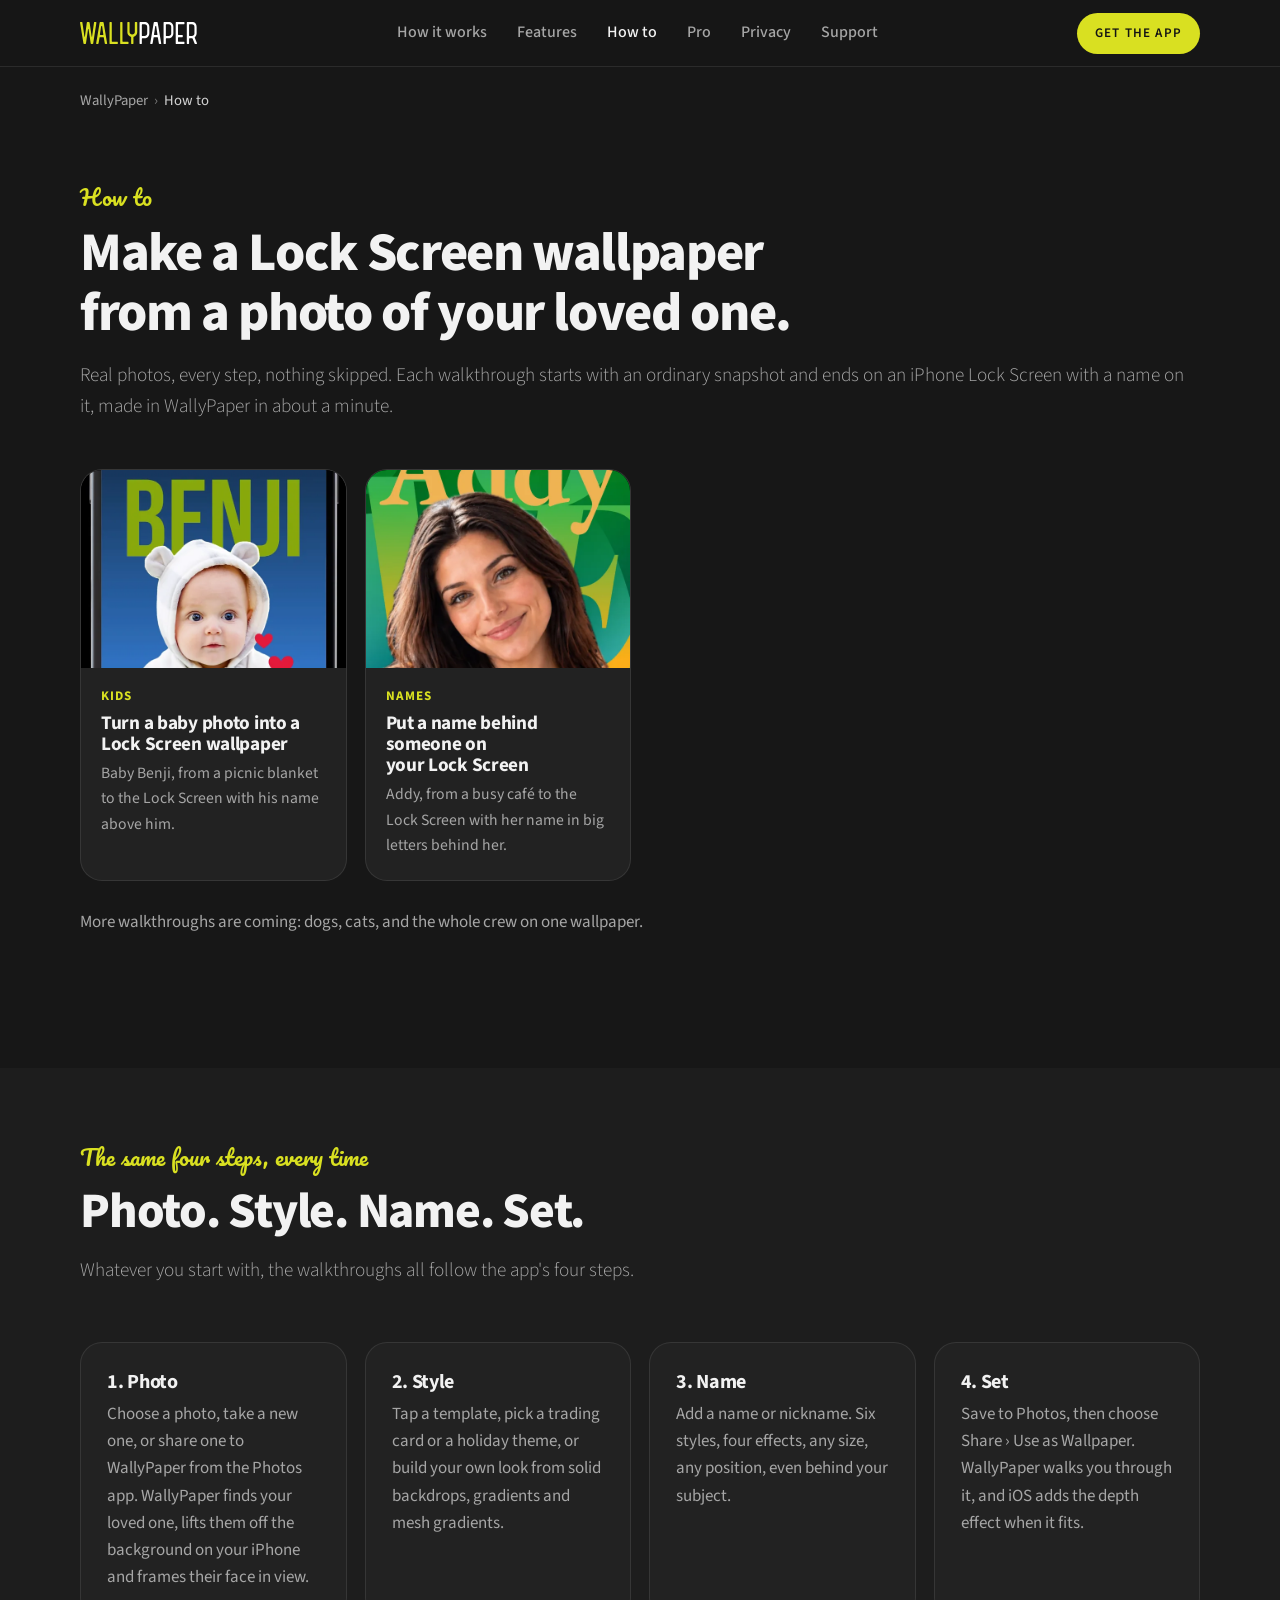
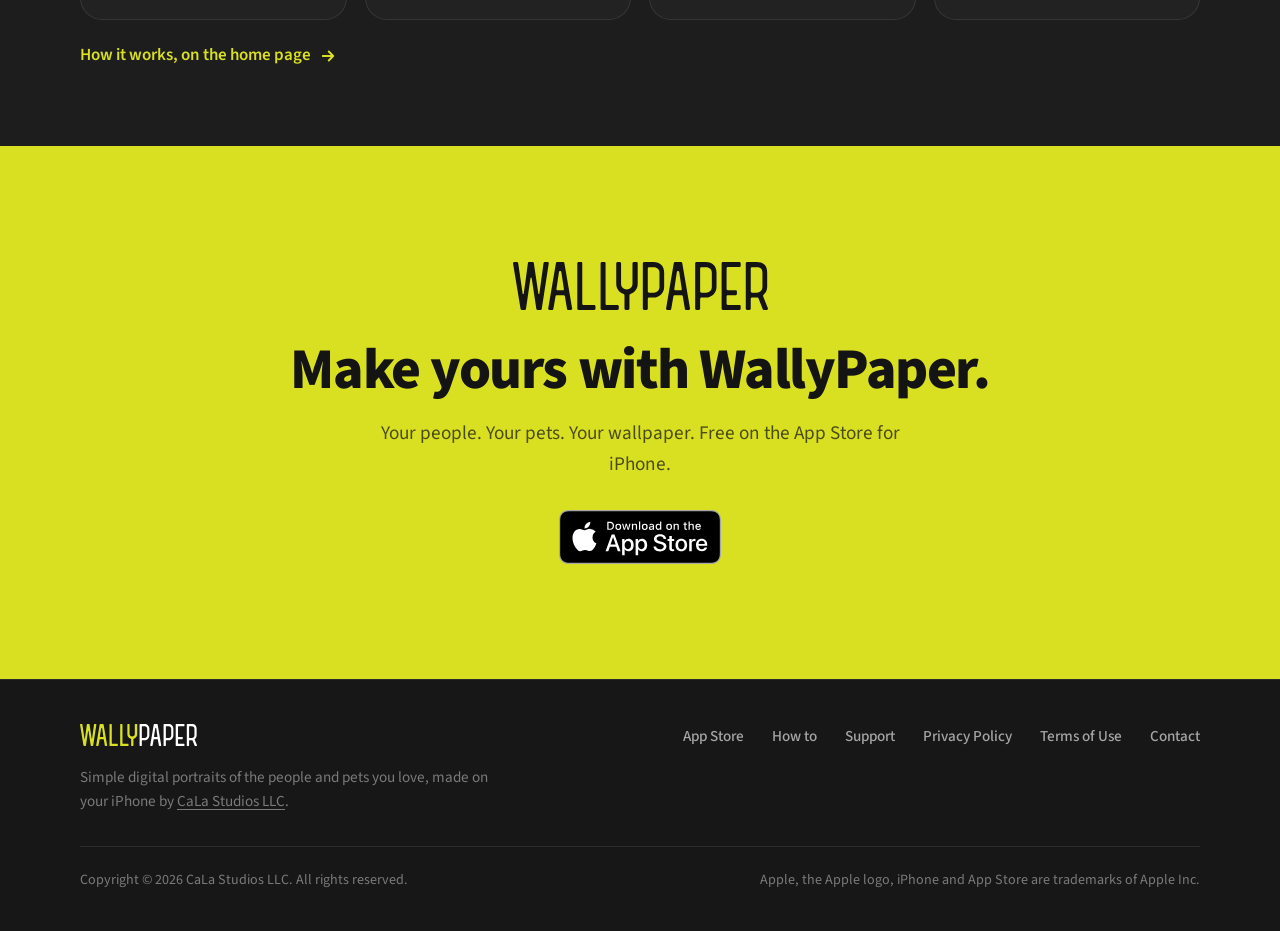
==== commit 31935907: "Walkthrough: put a name behind someone on the Lock Screen A second how-to, for the name-behind look " ====
--- a/how-to/index.html
+++ b/how-to/index.html
@@ -3,8 +3,8 @@
 <head>
   <meta charset="utf-8">
   <meta name="viewport" content="width=device-width, initial-scale=1, viewport-fit=cover">
-  <title>How to Make a Lock Screen Wallpaper from a Photo of Your Kid or Pet</title>
-  <meta name="description" content="Step-by-step walkthroughs, with real photos, of turning a snapshot of your kid or pet into a personalized iPhone Lock Screen wallpaper with their name. Made with WallyPaper, entirely on the iPhone.">
+  <title>How to Make a Lock Screen Wallpaper from a Photo of Your Loved One</title>
+  <meta name="description" content="Real-photo walkthroughs of turning a snapshot of your loved one into an iPhone Lock Screen wallpaper with their name, made with WallyPaper on the iPhone.">
   <link rel="canonical" href="https://wallypaper.app/how-to/">
   <meta name="robots" content="max-image-preview:large">
   <meta name="theme-color" content="#171717">
@@ -12,14 +12,14 @@
 
   <meta property="og:type" content="website">
   <meta property="og:site_name" content="WallyPaper">
-  <meta property="og:title" content="How to make a Lock Screen wallpaper from a photo of your kid or pet">
+  <meta property="og:title" content="How to make a Lock Screen wallpaper from a photo of your loved one">
   <meta property="og:description" content="Real photos, every step: from a snapshot to a personalized iPhone Lock Screen wallpaper with their name on it.">
   <meta property="og:url" content="https://wallypaper.app/how-to/">
   <meta property="og:image" content="https://wallypaper.app/assets/img/how-to/baby/og-baby-lock-screen-wallpaper.jpg">
   <meta property="og:image:width" content="1200">
   <meta property="og:image:height" content="630">
   <meta name="twitter:card" content="summary_large_image">
-  <meta name="twitter:title" content="How to make a Lock Screen wallpaper from a photo of your kid or pet">
+  <meta name="twitter:title" content="How to make a Lock Screen wallpaper from a photo of your loved one">
   <meta name="twitter:description" content="Real photos, every step: from a snapshot to a personalized iPhone Lock Screen wallpaper with their name on it.">
   <meta name="twitter:image" content="https://wallypaper.app/assets/img/how-to/baby/og-baby-lock-screen-wallpaper.jpg">
 
@@ -44,8 +44,8 @@
       },
       {
         "@type": "CollectionPage",
-        "name": "How to make a Lock Screen wallpaper from a photo of your kid or pet",
-        "description": "Step-by-step walkthroughs, with real photos, of turning a snapshot of your kid or pet into a personalized iPhone Lock Screen wallpaper with their name.",
+        "name": "How to make a Lock Screen wallpaper from a photo of your loved one",
+        "description": "Step-by-step walkthroughs, with real photos, of turning a snapshot of your loved one into a personalized iPhone Lock Screen wallpaper with their name.",
         "url": "https://wallypaper.app/how-to/",
         "mainEntity": {
           "@type": "ItemList",
@@ -55,6 +55,12 @@
               "position": 1,
               "name": "How to turn a baby photo into an iPhone Lock Screen wallpaper",
               "url": "https://wallypaper.app/how-to/baby-lock-screen-wallpaper"
+            },
+            {
+              "@type": "ListItem",
+              "position": 2,
+              "name": "How to put a name behind someone on an iPhone wallpaper",
+              "url": "https://wallypaper.app/how-to/name-behind-photo-wallpaper"
             }
           ]
         }
@@ -95,7 +101,7 @@
 
       <header class="doc-hero">
         <span class="eyebrow">How to</span>
-        <h1>Make a Lock Screen wallpaper from a photo of your kid or pet.</h1>
+        <h1>Make a Lock Screen wallpaper from a photo of your loved one.</h1>
         <p class="lede">Real photos, every step, nothing skipped. Each walkthrough starts with an ordinary snapshot and ends on an iPhone Lock Screen with a name on it, made in WallyPaper in about a minute.</p>
       </header>
 
@@ -117,6 +123,20 @@
               </div>
             </a>
           </li>
+          <li>
+            <a class="howto-card" href="/how-to/name-behind-photo-wallpaper">
+              <figure>
+                <img src="/assets/img/how-to/name-behind/name-behind-photo-wallpaper-addy-640.webp"
+                     alt="Addy's finished Lock Screen wallpaper: her name in big gold letters behind her head on a green and blue background"
+                     width="640" height="1391" loading="lazy" decoding="async">
+              </figure>
+              <div class="howto-card-body">
+                <span class="howto-card-tag">Names</span>
+                <h3>Put a name behind someone on your Lock Screen</h3>
+                <p>Addy, from a busy café to the Lock Screen with her name in big letters behind her.</p>
+              </div>
+            </a>
+          </li>
         </ul>
         <p class="howto-note">More walkthroughs are coming: dogs, cats, and the whole crew on one wallpaper.</p>
       </section>
@@ -133,7 +153,7 @@
         <div class="pillars pillars--4">
           <div class="pillar reveal">
             <h3>1. Photo</h3>
-            <p>Choose a photo, take a new one, or share one to WallyPaper from the Photos app. WallyPaper finds your kid or pet, lifts them off the background on your iPhone and frames their face in view.</p>
+            <p>Choose a photo, take a new one, or share one to WallyPaper from the Photos app. WallyPaper finds your loved one, lifts them off the background on your iPhone and frames their face in view.</p>
           </div>
           <div class="pillar reveal">
             <h3>2. Style</h3>
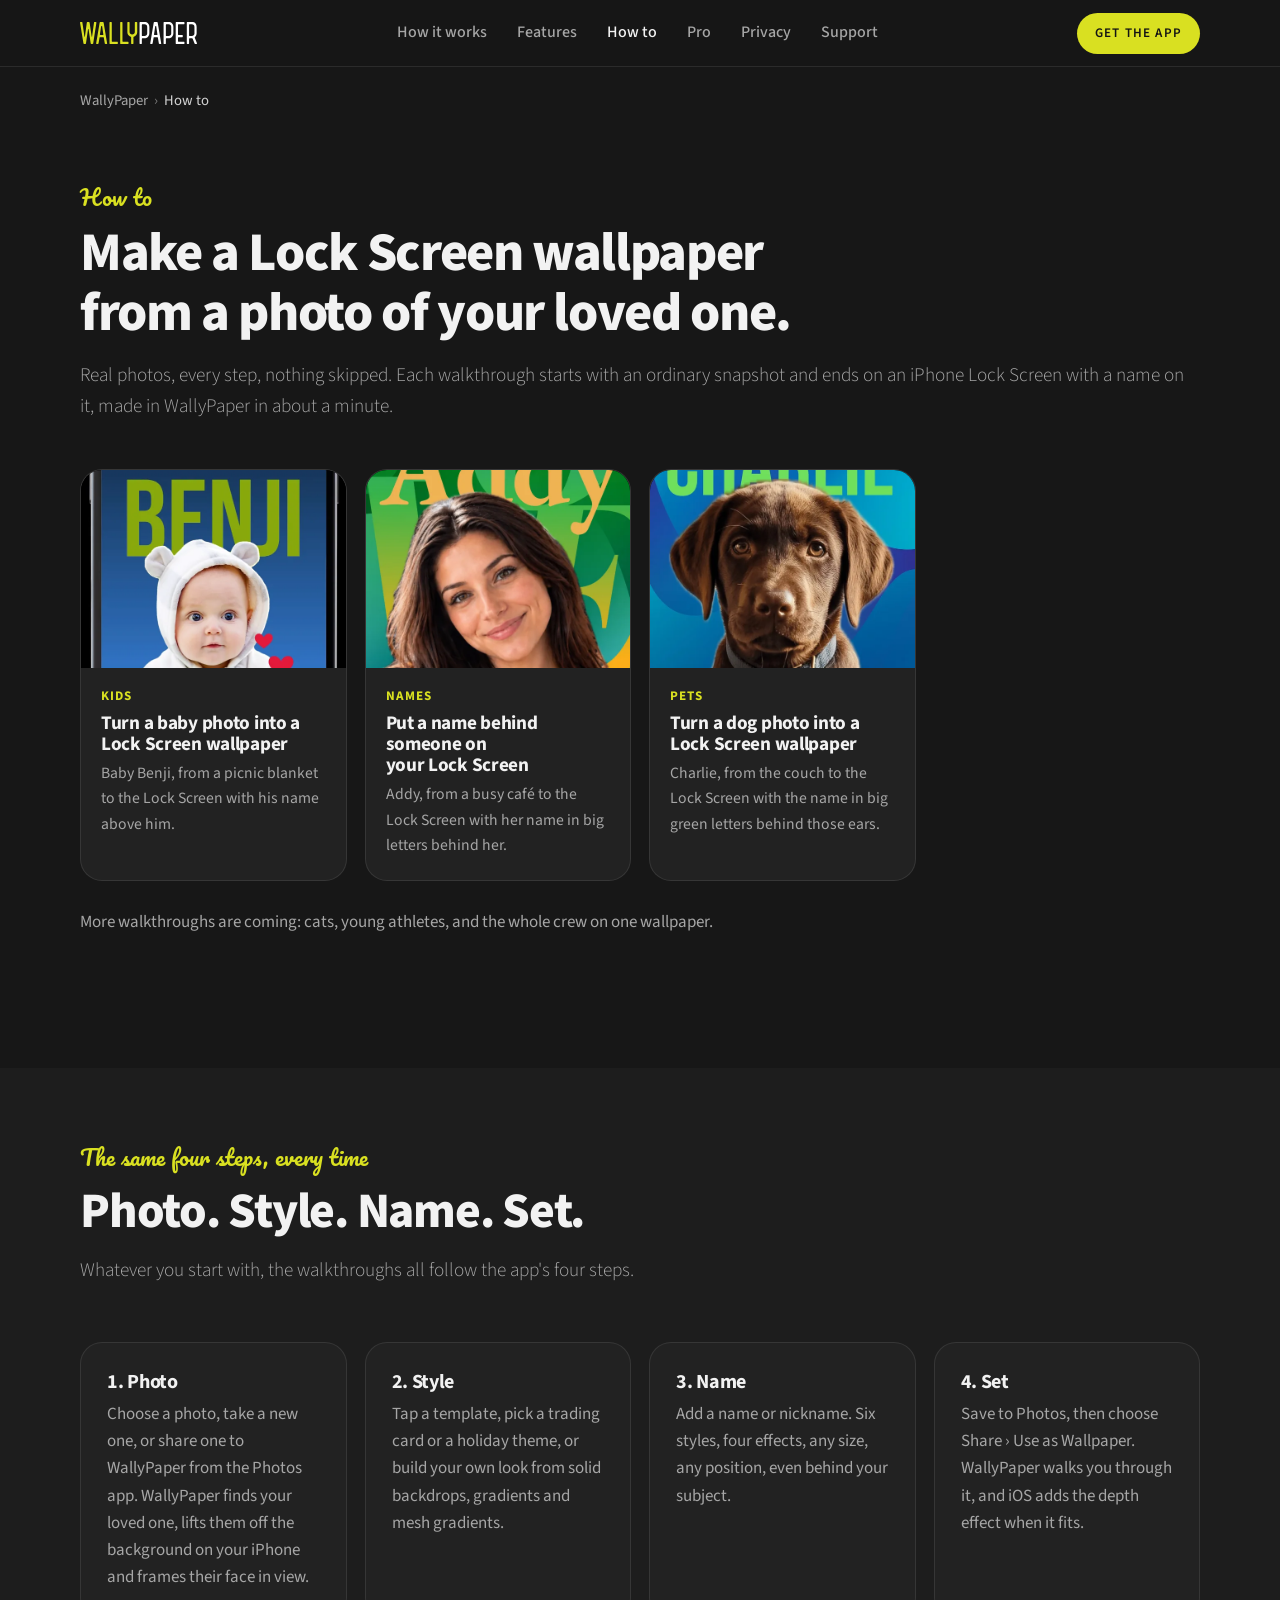
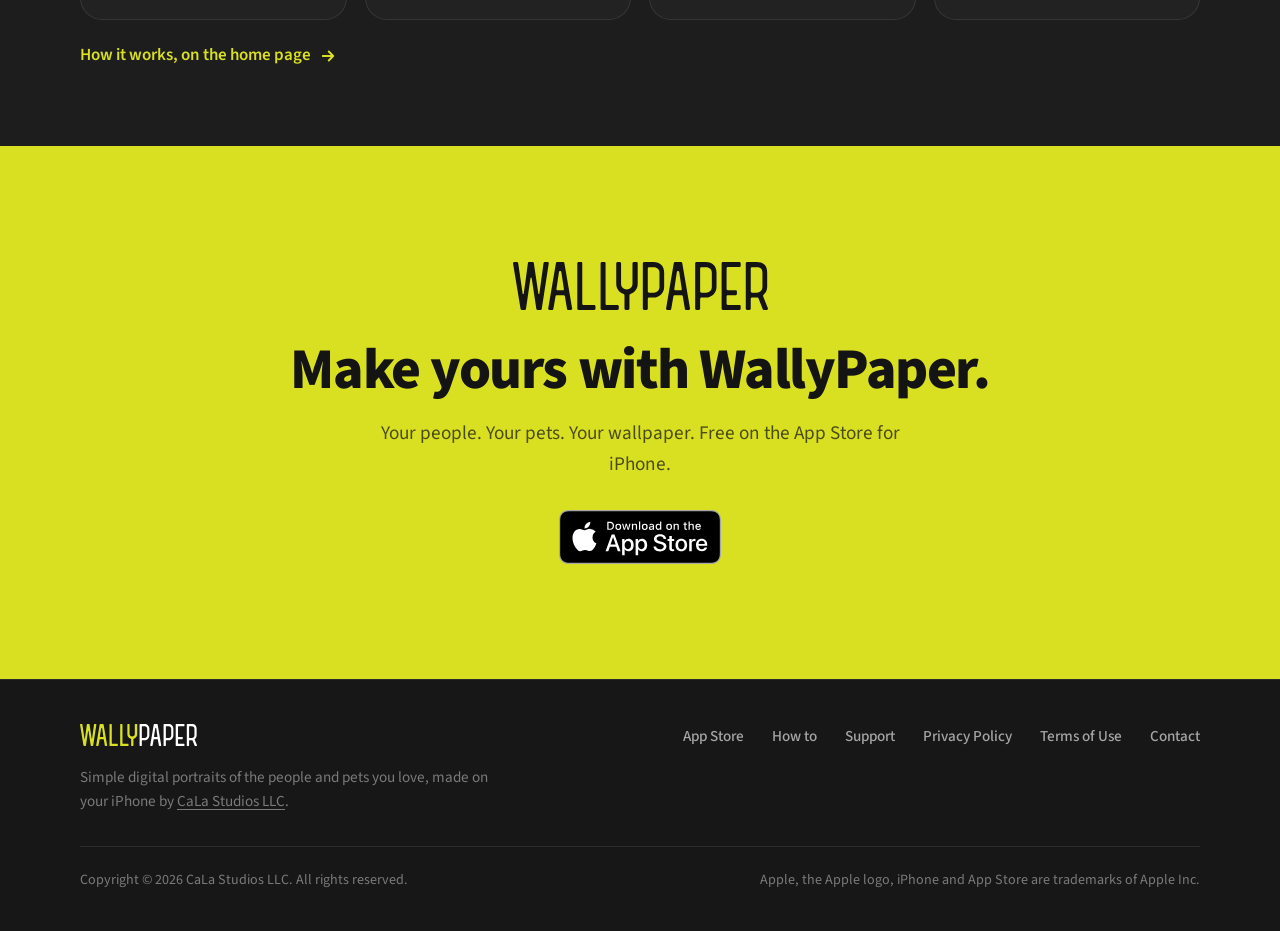
==== commit 7ea0fd38: "Walkthrough: turn a dog photo into a Lock Screen wallpaper A third how-to, for pets: Charlie, from t" ====
--- a/how-to/index.html
+++ b/how-to/index.html
@@ -61,6 +61,12 @@
               "position": 2,
               "name": "How to put a name behind someone on an iPhone wallpaper",
               "url": "https://wallypaper.app/how-to/name-behind-photo-wallpaper"
+            },
+            {
+              "@type": "ListItem",
+              "position": 3,
+              "name": "How to turn a dog photo into an iPhone Lock Screen wallpaper",
+              "url": "https://wallypaper.app/how-to/dog-lock-screen-wallpaper"
             }
           ]
         }
@@ -137,8 +143,22 @@
               </div>
             </a>
           </li>
+          <li>
+            <a class="howto-card" href="/how-to/dog-lock-screen-wallpaper">
+              <figure>
+                <img src="/assets/img/how-to/dog/dog-lock-screen-wallpaper-charlie-640.webp"
+                     alt="Charlie the chocolate Lab puppy's finished Lock Screen wallpaper: the name in big green letters behind the puppy on blue waves"
+                     width="640" height="1390" loading="lazy" decoding="async">
+              </figure>
+              <div class="howto-card-body">
+                <span class="howto-card-tag">Pets</span>
+                <h3>Turn a dog photo into a Lock Screen wallpaper</h3>
+                <p>Charlie, from the couch to the Lock Screen with the name in big green letters behind those ears.</p>
+              </div>
+            </a>
+          </li>
         </ul>
-        <p class="howto-note">More walkthroughs are coming: dogs, cats, and the whole crew on one wallpaper.</p>
+        <p class="howto-note">More walkthroughs are coming: cats, young athletes, and the whole crew on one wallpaper.</p>
       </section>
     </div>
 
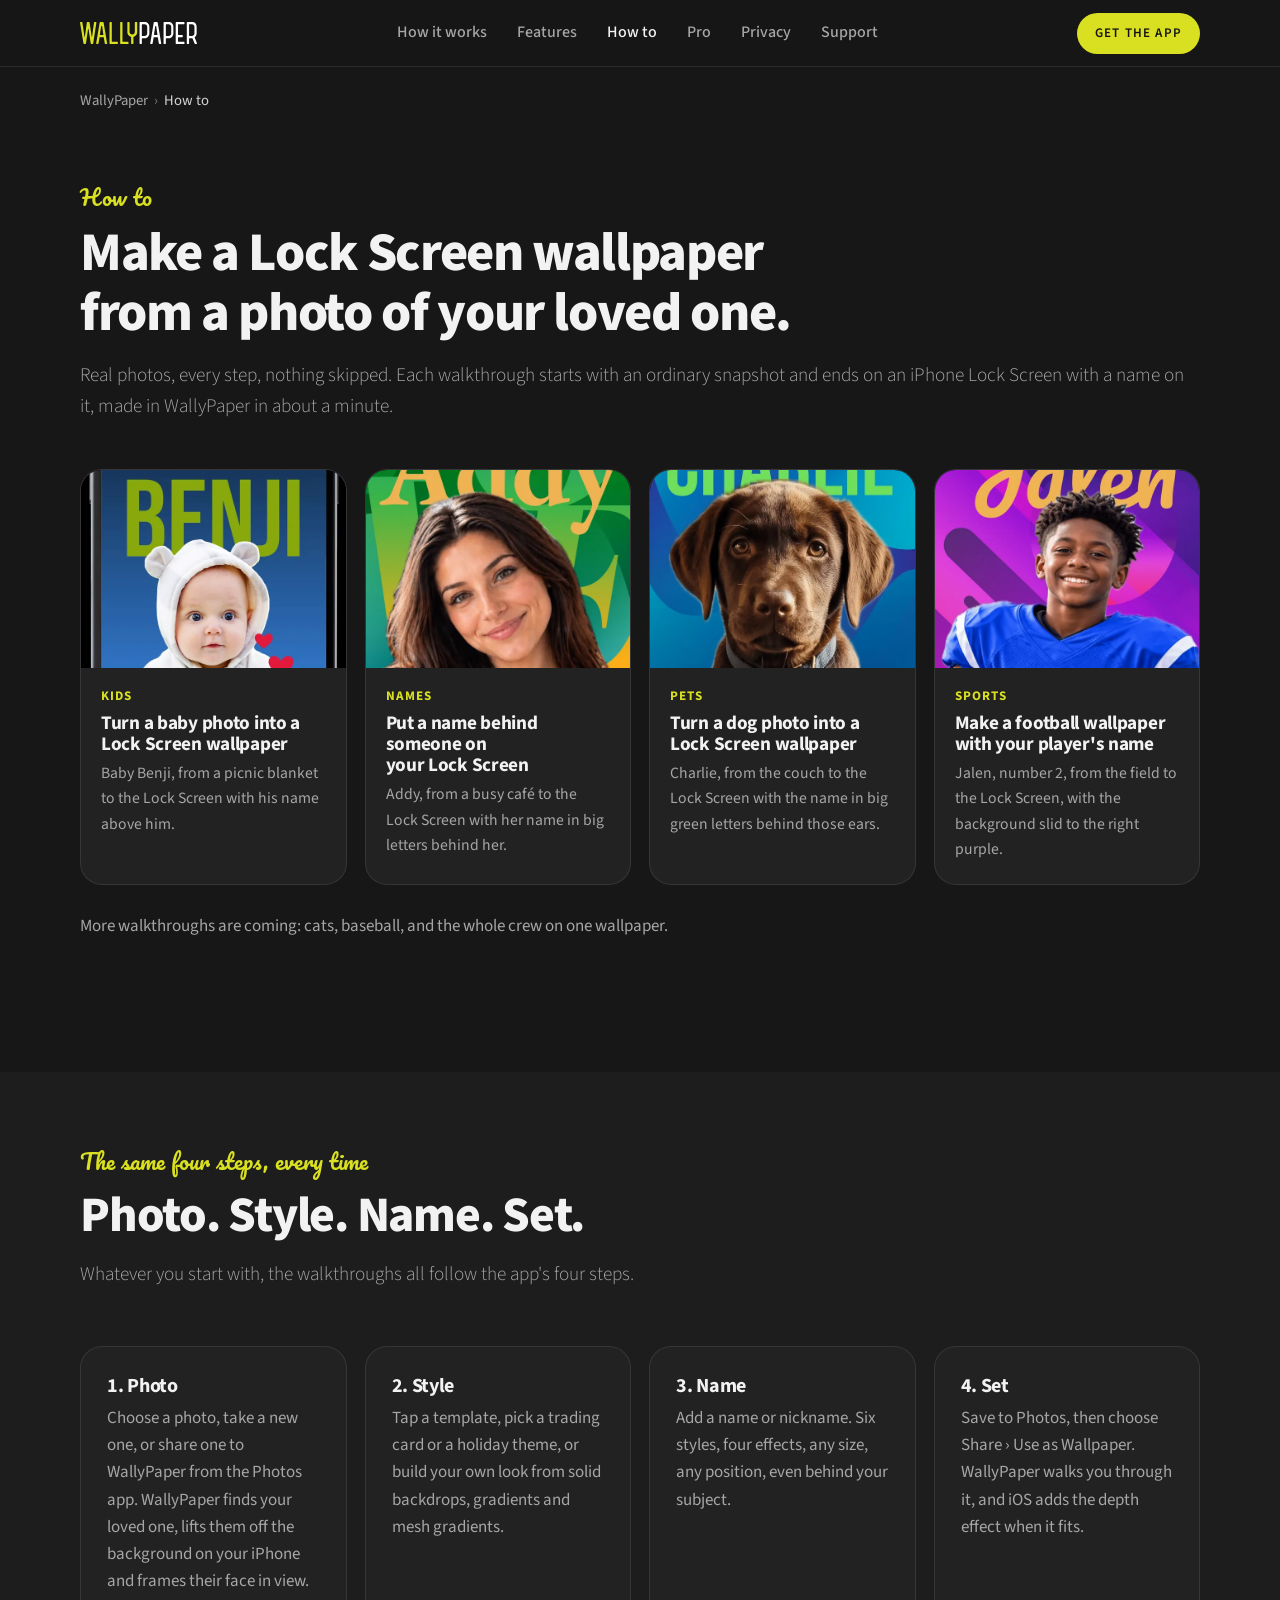
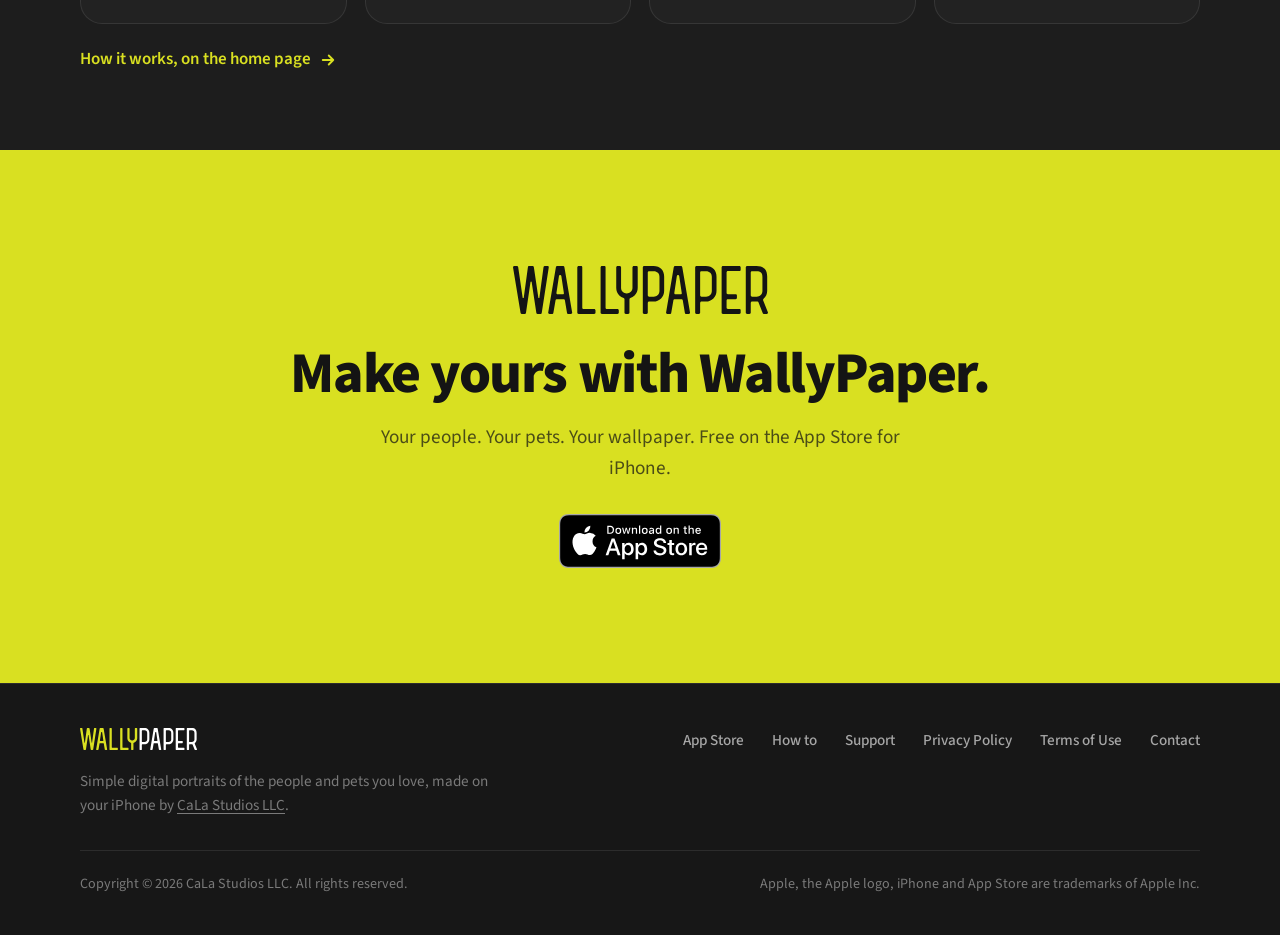
==== commit 55817b73: "Walkthrough: a football wallpaper with your player's name A fourth how-to, for sports parents: Jalen" ====
--- a/how-to/index.html
+++ b/how-to/index.html
@@ -67,6 +67,12 @@
               "position": 3,
               "name": "How to turn a dog photo into an iPhone Lock Screen wallpaper",
               "url": "https://wallypaper.app/how-to/dog-lock-screen-wallpaper"
+            },
+            {
+              "@type": "ListItem",
+              "position": 4,
+              "name": "How to make a football wallpaper with your player's name",
+              "url": "https://wallypaper.app/how-to/football-lock-screen-wallpaper"
             }
           ]
         }
@@ -157,8 +163,22 @@
               </div>
             </a>
           </li>
+          <li>
+            <a class="howto-card" href="/how-to/football-lock-screen-wallpaper">
+              <figure>
+                <img src="/assets/img/how-to/football/football-lock-screen-wallpaper-jalen-640.webp"
+                     alt="Jalen's finished Lock Screen wallpaper: a smiling youth football player in a blue jersey, the name in gold script behind on purple"
+                     width="640" height="1391" loading="lazy" decoding="async">
+              </figure>
+              <div class="howto-card-body">
+                <span class="howto-card-tag">Sports</span>
+                <h3>Make a football wallpaper with your player's name</h3>
+                <p>Jalen, number 2, from the field to the Lock Screen, with the background slid to the right purple.</p>
+              </div>
+            </a>
+          </li>
         </ul>
-        <p class="howto-note">More walkthroughs are coming: cats, young athletes, and the whole crew on one wallpaper.</p>
+        <p class="howto-note">More walkthroughs are coming: cats, baseball, and the whole crew on one wallpaper.</p>
       </section>
     </div>
 
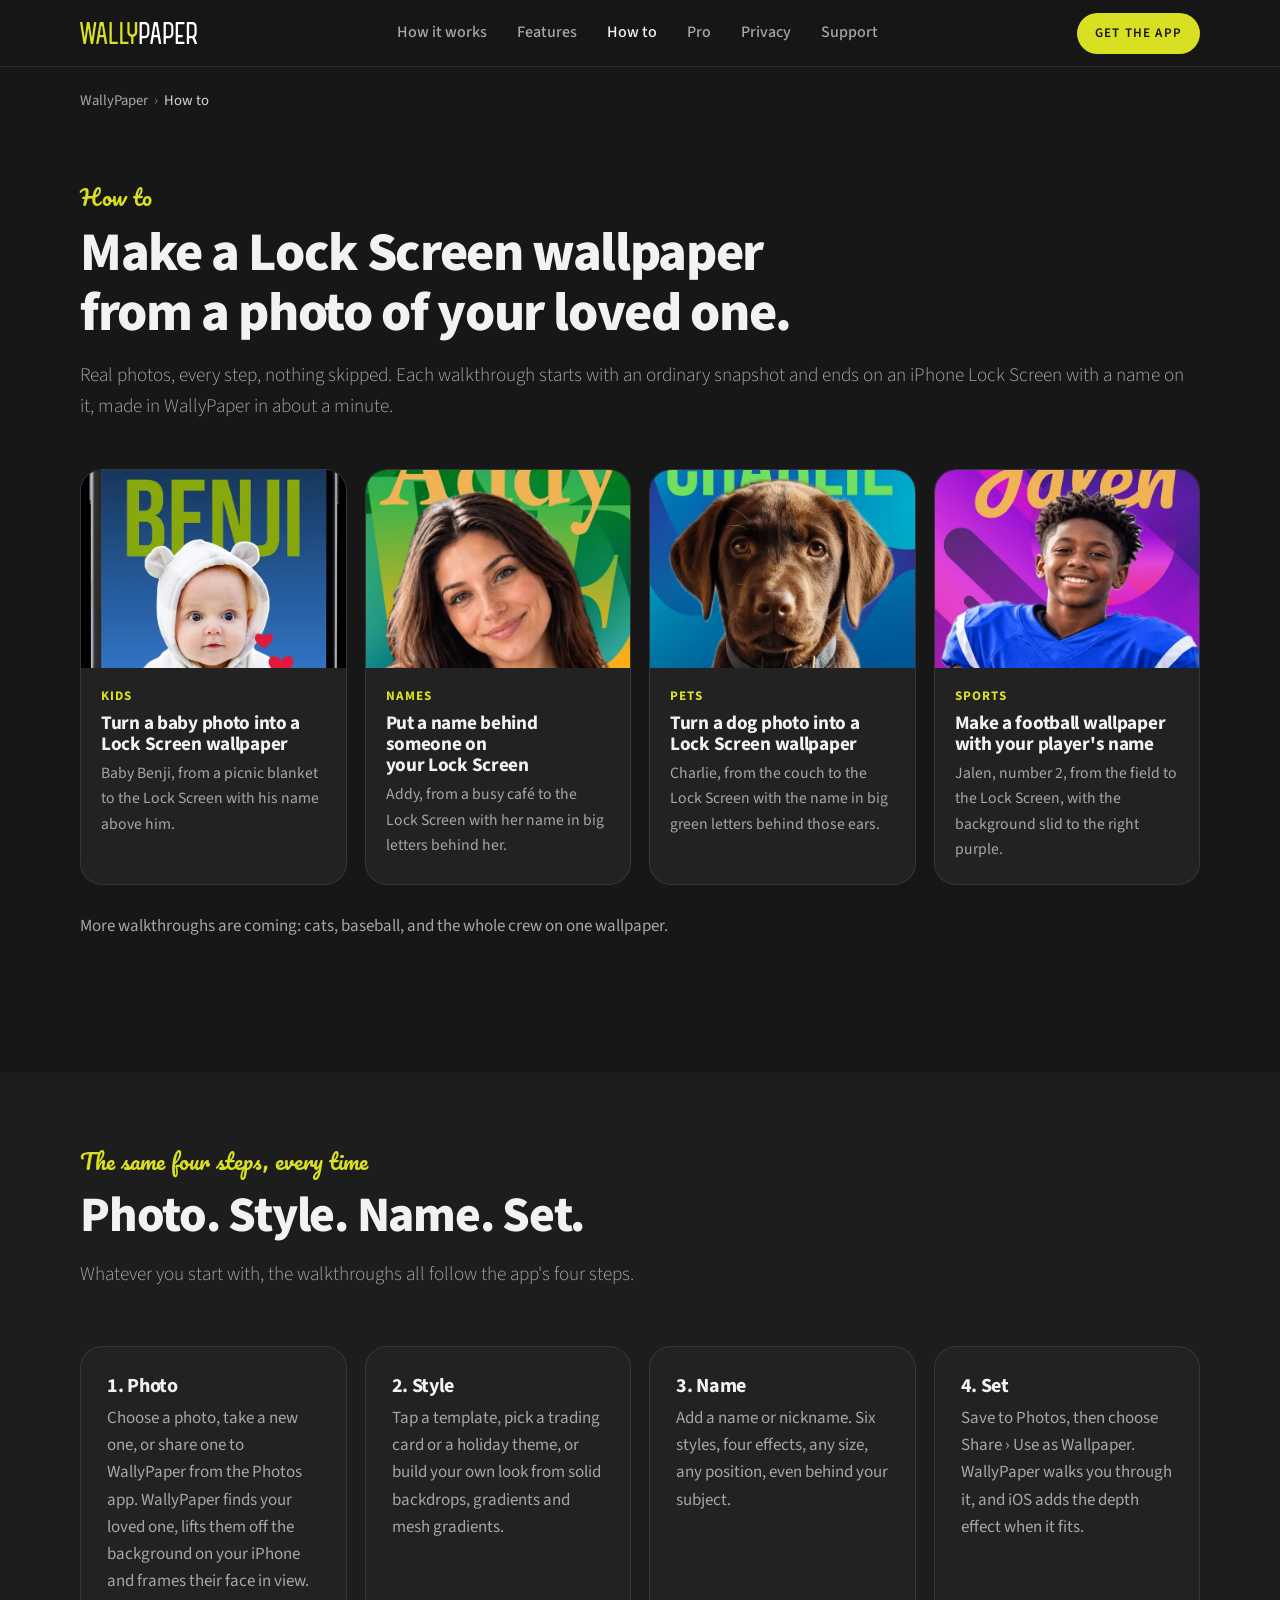
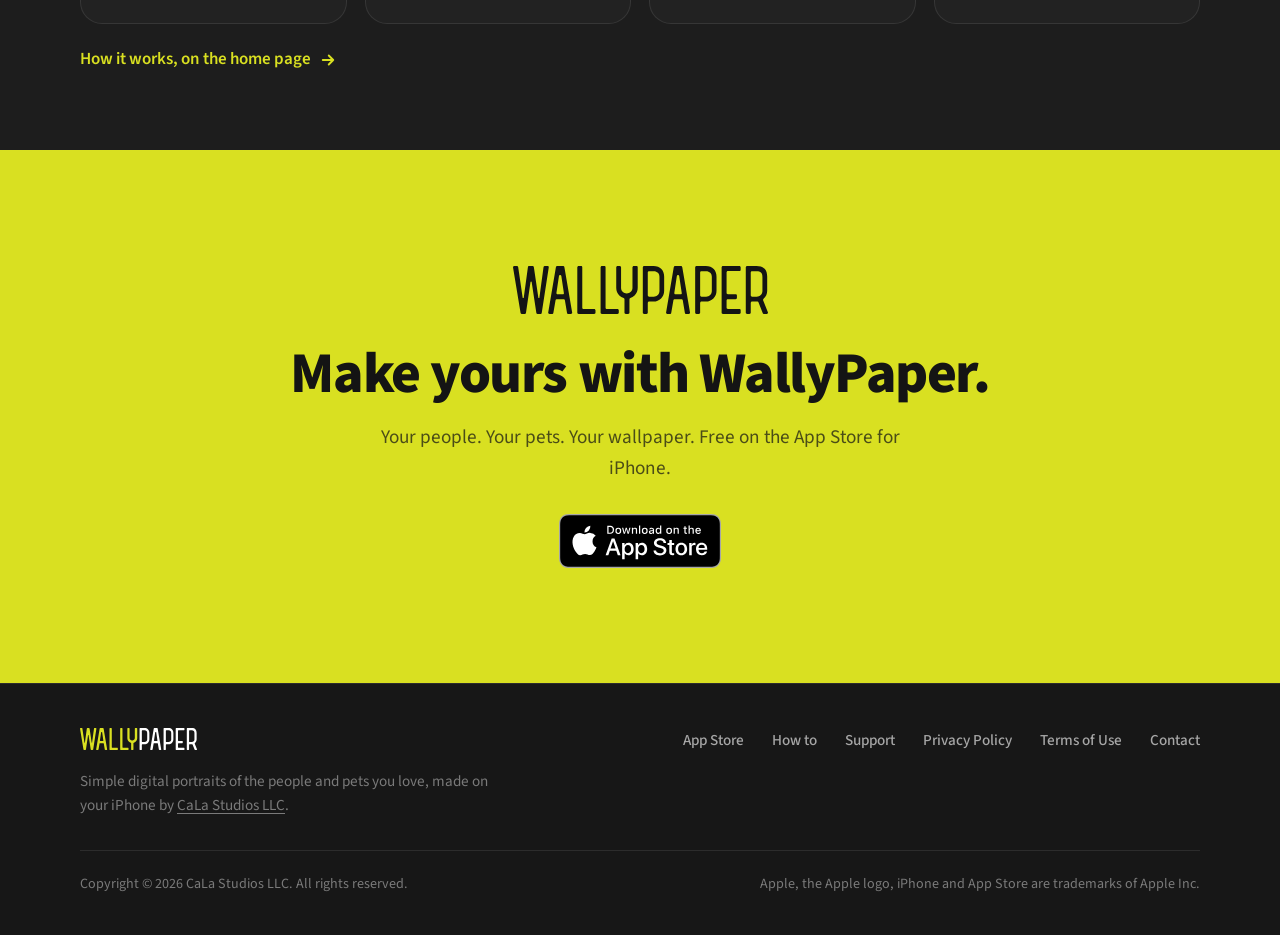
==== commit f1e3c8ac: "Charlie's walkthrough: edited photos, at full size The new photos have the collar tag reading CHARLI" ====
--- a/how-to/index.html
+++ b/how-to/index.html
@@ -154,7 +154,7 @@
               <figure>
                 <img src="/assets/img/how-to/dog/dog-lock-screen-wallpaper-charlie-640.webp"
                      alt="Charlie the chocolate Lab puppy's finished Lock Screen wallpaper: the name in big green letters behind the puppy on blue waves"
-                     width="640" height="1390" loading="lazy" decoding="async">
+                     width="640" height="1391" loading="lazy" decoding="async">
               </figure>
               <div class="howto-card-body">
                 <span class="howto-card-tag">Pets</span>
